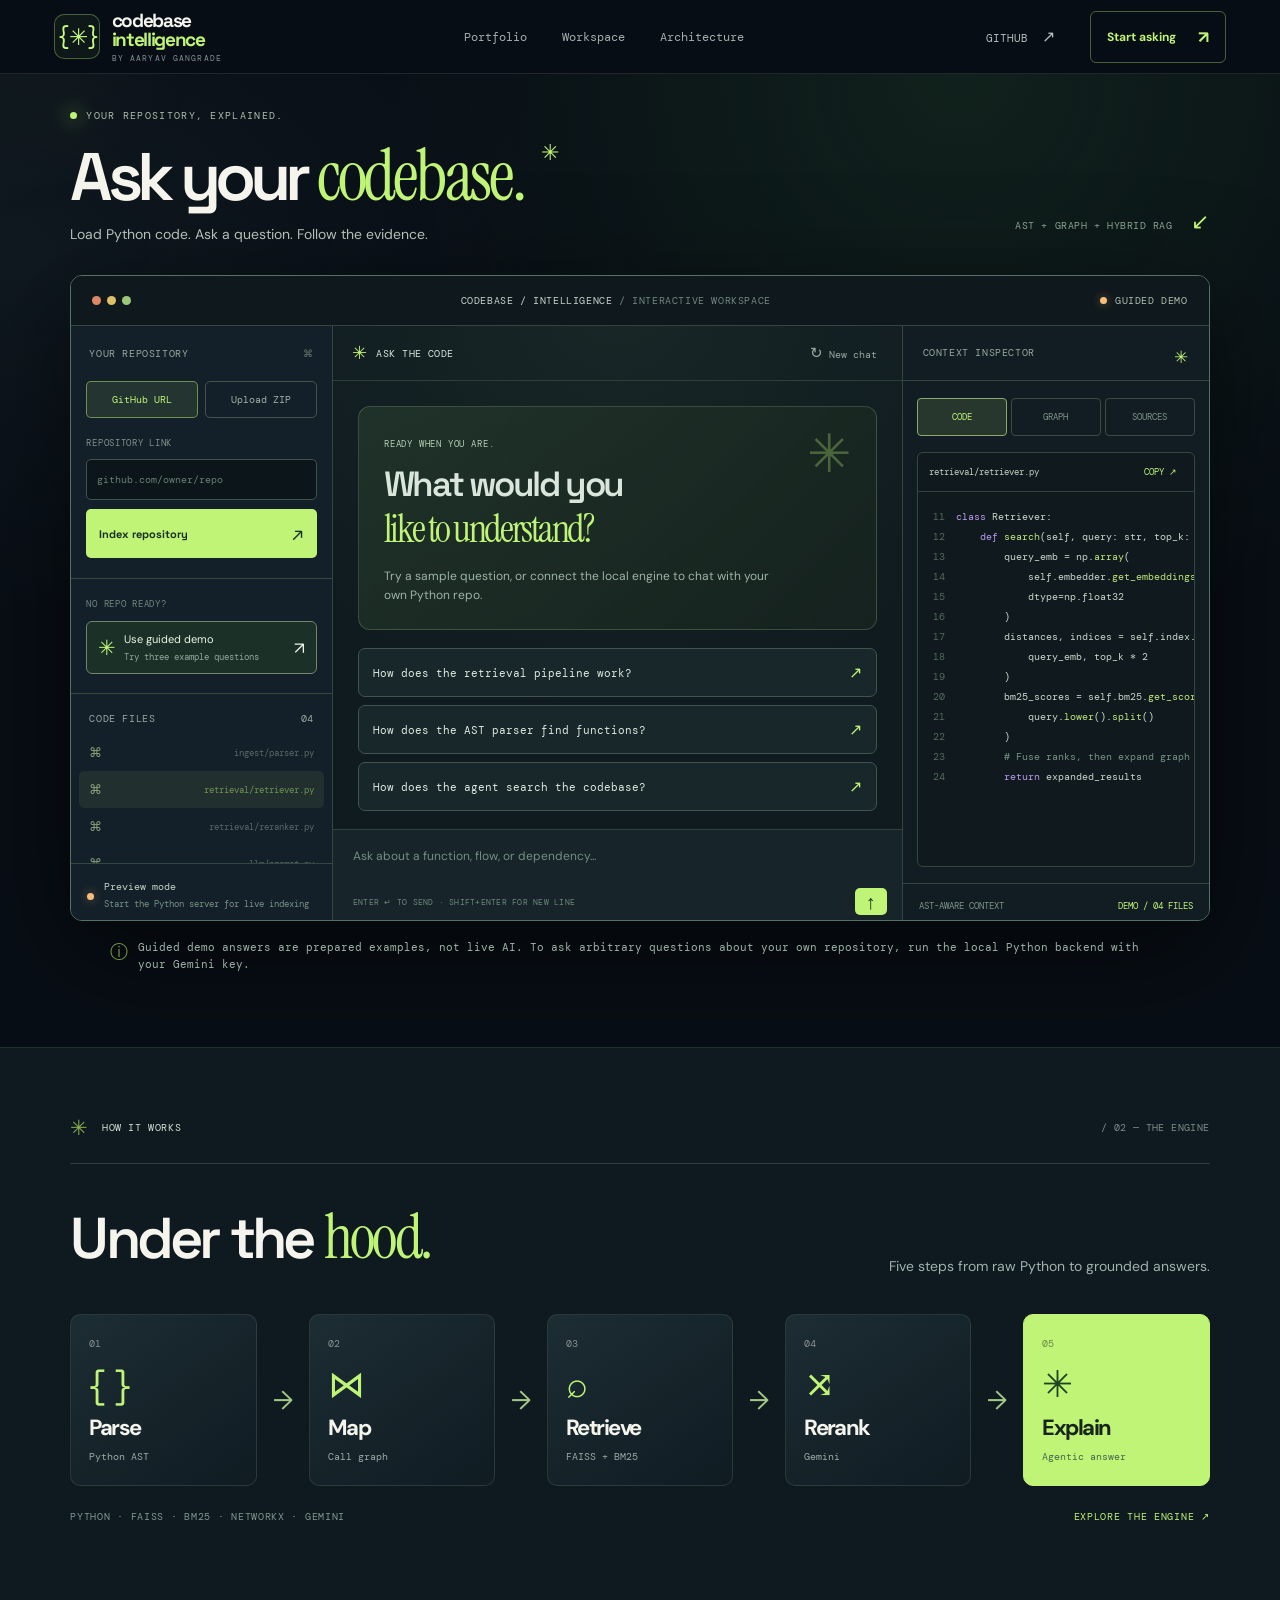
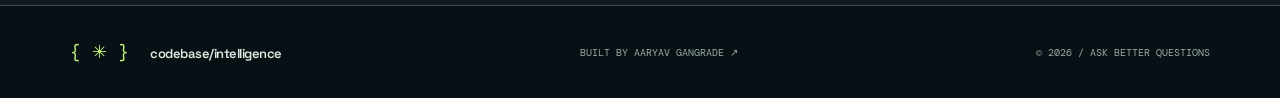
==== projects/codebase-intelligence/index.html @ 2bdeab3d "Publish NSE and Codebase Intelligence project websites and portfolio links" ====
<!doctype html>
<html lang="en">
<head>
  <meta charset="UTF-8" />
  <meta name="viewport" content="width=device-width,initial-scale=1" />
  <meta name="theme-color" content="#080d13" />
  <meta name="description" content="Codebase Intelligence — an AST-aware, graph-augmented AI assistant for understanding Python repositories. Built by Aaryav Gangrade." />
  <meta property="og:title" content="Codebase Intelligence — Know your code." />
  <meta property="og:description" content="Navigate complex Python repositories with AST-aware hybrid search, dependency graph expansion, and agentic reasoning." />
  <title>Codebase Intelligence — Know your code.</title>
  <link rel="icon" href="assets/favicon.svg" type="image/svg+xml" />
  <link rel="preconnect" href="https://fonts.googleapis.com" />
  <link rel="preconnect" href="https://fonts.gstatic.com" crossorigin />
  <link href="https://fonts.googleapis.com/css2?family=DM+Mono:wght@400;500&family=DM+Sans:wght@400;500;600;700&family=Space+Grotesk:wght@400;500;600;700&family=Instrument+Serif:ital@0;1&display=swap" rel="stylesheet" />
  <link rel="stylesheet" href="assets/styles.css" />
  <script src="assets/app.js" defer></script>
</head>
<body>
  <a href="#main" class="skip-link">Skip to content</a>
  <div class="cursor-glow" aria-hidden="true"></div>
  <header class="site-header" id="top">
    <a href="#top" class="brand" aria-label="Codebase Intelligence, home"><span class="brand-glyph">{ <b>✳</b> }</span><span class="brand-type">codebase<span>intelligence</span><small>BY AARYAV GANGRADE</small></span></a>
    <nav class="header-nav" aria-label="Primary navigation"><a href="../../">Portfolio</a><a href="#workspace">Workspace</a><a href="#architecture">Architecture</a></nav>
    <a href="https://github.com/AaryavGangrade/RAG-Codebase" class="header-github" target="_blank" rel="noopener noreferrer">GITHUB <span aria-hidden="true">↗</span></a>
    <a class="header-launch" href="#workspace">Start asking <span aria-hidden="true">↗</span></a>
    <button class="nav-toggle" id="nav-toggle" type="button" aria-expanded="false" aria-controls="mobile-nav" aria-label="Open navigation"><span></span><span></span></button>
  </header>
  <nav class="mobile-nav" id="mobile-nav" aria-label="Mobile navigation" hidden><a href="#workspace">Workspace</a><a href="#architecture">Architecture</a><a href="https://github.com/AaryavGangrade/RAG-Codebase" target="_blank" rel="noopener noreferrer">GitHub ↗</a></nav>

  <main id="main">
    <section class="workspace-section page-section" id="workspace">
      <div class="workspace-intro">
        <div>
          <div class="eyebrow workspace-kicker"><span class="eyebrow-light"></span> YOUR REPOSITORY, EXPLAINED.</div>
          <h1>Ask your <em>codebase.</em><span class="workspace-spark">✳</span></h1>
          <p>Load Python code. Ask a question. Follow the evidence.</p>
        </div>
        <span class="workspace-intro-aside">AST + GRAPH + HYBRID RAG <span>↙</span></span>
      </div>
      <div class="workbench" id="workbench">
        <div class="workbench-topbar"><div class="window-dots"><i></i><i></i><i></i></div><span>CODEBASE / INTELLIGENCE <span class="workbench-ver">/ INTERACTIVE WORKSPACE</span></span><div class="mode-indicator"><span class="mode-led"></span><span id="mode-label">GUIDED DEMO</span></div></div>
        <div class="workbench-body">
          <aside class="workspace-sidebar" aria-label="Repository sources">
            <div class="workspace-sidebar-title"><span>YOUR REPOSITORY</span><span>⌘</span></div>
            <div class="source-tabs" role="group" aria-label="Source type"><button type="button" data-source="github" class="source-tab active">GitHub URL</button><button type="button" data-source="zip" class="source-tab">Upload ZIP</button></div>
            <div class="connect-group" id="github-connect"><label for="repo-url">REPOSITORY LINK</label><input id="repo-url" type="url" placeholder="github.com/owner/repo" autocomplete="url" spellcheck="false"/><button class="connect-button" id="connect-repo" type="button">Index repository <span>↗</span></button></div>
            <div class="connect-group" id="zip-connect" hidden><label for="zip-input">PYTHON PROJECT ARCHIVE</label><label class="upload-zone" id="upload-zone" for="zip-input"><span class="upload-icon">↑</span><strong>Drop a .zip here</strong><span>or choose a file · max 12 MB</span></label><input id="zip-input" type="file" accept=".zip,application/zip" class="sr-only"/><button class="connect-button" id="connect-zip" type="button" disabled>Index ZIP <span>↗</span></button></div>
            <div class="demo-select"><div class="demo-title">NO REPO READY?</div><button class="demo-btn" id="load-demo" type="button"><span class="demo-icon">✳</span><span>Use guided demo<small>Try three example questions</small></span><span>↗</span></button></div>
            <div class="sidebar-files"><div class="sidebar-files-label"><span>CODE FILES</span><span id="file-count">04</span></div><div class="file-list" id="file-list" role="list"></div></div>
            <div class="sidebar-footer"><span class="status-dot" id="api-light"></span><div><b id="api-status">Checking local engine…</b><small id="api-status-info">Guided demo works without setup</small></div></div>
          </aside>
          <div class="workspace-chat">
            <div class="chat-header"><div><span class="chat-header-icon">✳</span><span>ASK THE CODE</span></div><div class="chat-header-actions"><button type="button" id="jump-to-connect" aria-label="Connect a repository">+ <span>Repository</span></button><button type="button" id="reset-chat" aria-label="Start a new conversation">↻ <span>New chat</span></button></div></div>
            <div class="chat-scroll" id="chat-scroll" role="log" aria-label="Conversation" aria-live="polite"><div class="welcome-card"><span class="welcome-spark">✳</span><small>READY WHEN YOU ARE.</small><h3>What would you<br><em>like to understand?</em></h3><p>Try a sample question, or connect the local engine to chat with your own Python repo.</p></div><div class="suggestions" id="suggestions"><button class="suggestion" data-demo-question="How does the retrieval pipeline work?">How does the retrieval pipeline work? <span>↗</span></button><button class="suggestion" data-demo-question="How does the AST parser find functions?">How does the AST parser find functions? <span>↗</span></button><button class="suggestion" data-demo-question="How does the agent search the codebase?">How does the agent search the codebase? <span>↗</span></button></div></div>
            <form class="chat-form" id="chat-form"><label for="chat-input" class="sr-only">Ask your codebase a question</label><textarea id="chat-input" placeholder="Ask about a function, flow, or dependency..." rows="1" maxlength="2000"></textarea><div class="chat-actions"><span>ENTER ↵ TO SEND · SHIFT+ENTER FOR NEW LINE</span><button id="send-query" type="submit" aria-label="Send question">↑</button></div></form>
          </div>
          <aside class="context-panel" aria-label="Context inspector"><div class="context-top"><span>CONTEXT INSPECTOR</span><span>✳</span></div><div class="context-tabs" role="tablist" aria-label="Inspector views"><button type="button" role="tab" aria-selected="true" class="context-tab active" data-panel="code">CODE</button><button type="button" role="tab" aria-selected="false" class="context-tab" data-panel="graph">GRAPH</button><button type="button" role="tab" aria-selected="false" class="context-tab" data-panel="sources">SOURCES</button></div><div class="context-main" id="context-main"><div class="snippet-header"><span id="snippet-file">retrieval/retriever.py</span><button type="button" id="copy-snippet" aria-label="Copy displayed code">COPY ↗</button></div><div class="code-pane" id="code-pane"></div></div><div class="context-bottom"><span>AST-AWARE CONTEXT</span><span id="context-pill">DEMO / 04 FILES</span></div></aside>
        </div>
      </div>
      <p class="workspace-disclaimer"><span>ⓘ</span> Guided demo answers are prepared examples, not live AI. To ask arbitrary questions about your own repository, run the local Python backend with your Gemini key.</p>
    </section>


    <section class="architecture-section page-section" id="architecture">
      <div class="section-top section-top-light"><span class="eyebrow"><span class="section-asterisk">✳</span> HOW IT WORKS</span><span class="section-serial">/ 02 — THE ENGINE</span></div>
      <div class="architecture-intro"><h2>Under the <em>hood.</em></h2><p>Five steps from raw Python to grounded answers.</p></div>
      <div class="pipeline" aria-label="Architecture pipeline with five stages"><div class="pipeline-step"><span class="pipeline-n">01</span><div class="pipeline-symbol">{ }</div><h3>Parse</h3><p>Python AST</p></div><span class="pipeline-arrow">→</span><div class="pipeline-step"><span class="pipeline-n">02</span><div class="pipeline-symbol">⋈</div><h3>Map</h3><p>Call graph</p></div><span class="pipeline-arrow">→</span><div class="pipeline-step"><span class="pipeline-n">03</span><div class="pipeline-symbol">⌕</div><h3>Retrieve</h3><p>FAISS + BM25</p></div><span class="pipeline-arrow">→</span><div class="pipeline-step"><span class="pipeline-n">04</span><div class="pipeline-symbol">⤨</div><h3>Rerank</h3><p>Gemini</p></div><span class="pipeline-arrow">→</span><div class="pipeline-step pipeline-final"><span class="pipeline-n">05</span><div class="pipeline-symbol">✳</div><h3>Explain</h3><p>Agentic answer</p></div></div>
      <div class="architecture-caption"><span>PYTHON · FAISS · BM25 · NETWORKX · GEMINI</span><a href="https://github.com/AaryavGangrade/RAG-Codebase" target="_blank" rel="noopener noreferrer">EXPLORE THE ENGINE ↗</a></div>
    </section>

  </main>
  <footer class="site-footer"><a href="#top" class="footer-brand">{ ✳ } <span>codebase/intelligence</span></a><div>BUILT BY <a href="https://github.com/AaryavGangrade" target="_blank" rel="noopener noreferrer">AARYAV GANGRADE ↗</a></div><span>© <span id="year">2026</span> / ASK BETTER QUESTIONS</span></footer>
  <div class="toast" id="toast" role="status" aria-live="polite"></div>
</body>
</html>
---- projects/codebase-intelligence/assets/styles.css ----
:root{--night:#080e15;--night2:#0d151d;--mid:#14202a;--acid:#bff477;--acid-dark:#a7dd54;--cream:#f5f5ed;--paper:#edece4;--ink:#16221d;--muted:#a6b1b2;--line:#303c3b;--serif:'Instrument Serif',Georgia,serif;--display:'Space Grotesk','DM Sans',Arial,sans-serif;--sans:'DM Sans',Arial,sans-serif;--mono:'DM Mono',monospace;--ease:cubic-bezier(.19,1,.22,1)}
*{box-sizing:border-box}html{scroll-behavior:smooth;scroll-padding-top:86px}body{margin:0;color:var(--cream);background:var(--night);font-family:var(--sans);overflow-x:hidden;-webkit-font-smoothing:antialiased}a{color:inherit;text-decoration:none}button,input,textarea{font:inherit}button{cursor:pointer}button:disabled{cursor:not-allowed;opacity:.55}[hidden]{display:none!important}::selection{color:#0d1410;background:var(--acid)}:focus-visible{outline:2px solid #92c94c;outline-offset:4px}.skip-link{position:absolute;top:-100px;left:20px;padding:13px 20px;background:var(--acid);color:var(--ink);z-index:300}.skip-link:focus{top:12px}.sr-only{position:absolute;width:1px;height:1px;padding:0;margin:-1px;overflow:hidden;clip:rect(0,0,0,0);white-space:nowrap;border:0}.mono{font-family:var(--mono)}.muted{color:#82918e}.cursor-glow{position:fixed;width:480px;height:480px;top:0;left:0;pointer-events:none;border-radius:50%;background:radial-gradient(circle,#beff7f10 0%,transparent 65%);transform:translate(-50%,-50%);z-index:5;opacity:.6;transition:opacity .2s}
.site-header{position:relative;z-index:80;display:flex;align-items:center;gap:35px;padding:0 4.2%;height:88px;border-bottom:1px solid #f5f5ed1b;background:#080e15e9;backdrop-filter:blur(16px)}.brand{display:inline-flex;align-items:center;gap:12px;flex-shrink:0}.brand-glyph{display:grid;place-items:center;height:45px;padding:0 8px;font-family:var(--mono);font-size:23px;letter-spacing:-.14em;border-radius:10px;border:1px solid #bff47755;color:#c6fc83;background:#bff4770c}.brand-glyph b{font-weight:400;animation:logo-turn 20s linear infinite}.brand-type{display:flex;flex-direction:column;font-family:var(--display);font-weight:700;letter-spacing:-.07em;font-size:19px;line-height:1}.brand-type>span{color:var(--acid)}.brand-type small{font-family:var(--mono);font-size:8px;font-weight:400;color:#80928e;letter-spacing:.14em;margin-top:5px}@keyframes logo-turn{to{transform:rotate(360deg)}}.header-nav{display:flex;gap:35px;margin:auto;font:12px var(--mono);color:#a4aeab}.header-nav a,.header-github{transition:color .2s}.header-nav a:hover,.header-github:hover{color:var(--acid)}.header-github{font:11px var(--mono);color:#b2bfbc;white-space:nowrap}.header-github span{font-size:16px;margin-left:7px}.header-launch{display:flex;align-items:center;gap:22px;padding:14px 16px;border:1px solid #bff4775d;border-radius:6px;color:var(--acid);font-size:12px;font-weight:700;white-space:nowrap;transition:background .25s,color .25s}.header-launch:hover{background:var(--acid);color:var(--night)}.header-launch span{font-size:17px}.nav-toggle,.mobile-nav{display:none}
.hero{min-height:785px;position:relative;display:grid;grid-template-columns:52% 48%;padding:80px 4.2% 92px;overflow:hidden;background:radial-gradient(circle at 85% 17%,#19302455,transparent 35%),#080e15}.hero-grid{position:absolute;inset:0;opacity:.16;pointer-events:none;background-image:linear-gradient(#7082822e 1px,transparent 1px),linear-gradient(90deg,#7082822e 1px,transparent 1px);background-size:82px 82px;mask-image:linear-gradient(90deg,transparent 18%,black 100%)}.hero-copy{z-index:2;position:relative;display:flex;flex-direction:column;align-items:flex-start;padding:19px 0 0 2%}.eyebrow{display:flex;align-items:center;gap:13px;font:10px var(--mono);letter-spacing:.06em;color:#d7e2d5}.eyebrow-light{width:7px;height:7px;border-radius:50%;background:var(--acid);box-shadow:0 0 20px var(--acid)}.hero h1{font-family:var(--display);font-size:clamp(68px,7.15vw,128px);line-height:.92;letter-spacing:-.095em;font-weight:600;margin:54px 0 28px;white-space:nowrap}.hero h1 em{font:normal 1.09em var(--serif);letter-spacing:-.055em}.outline-word{color:transparent;-webkit-text-stroke:1.6px #f1f8e2;letter-spacing:-.1em}.h1-dot{color:var(--acid);font-size:.44em;vertical-align:top;margin:7px 0 0 22px;display:inline-block;animation:logo-turn 24s linear infinite}.hero-description{max-width:462px;font-size:17px;line-height:1.7;color:#aab6b5;margin:0}.hero-actions{display:flex;align-items:center;gap:26px;margin-top:31px}.button{display:inline-flex;align-items:center;justify-content:space-between;gap:35px;border-radius:5px;font-family:var(--display);font-weight:700;font-size:13px;transition:background .2s,transform .2s;min-height:55px;padding:0 23px}.button:hover{transform:translateY(-3px)}.button-primary{background:var(--acid);color:#101a12}.button-primary:hover{background:#d5ffa0}.button span{font-size:20px;font-weight:400}.text-link{display:inline-flex;align-items:center;gap:15px;font:11px var(--mono);color:#d1dcd0}.text-link span{font-size:16px}.text-link:hover{color:var(--acid)}.hero-proof{display:flex;align-items:center;gap:12px;color:#97a7a2;font:11px/1.6 var(--mono);margin-top:63px}.hero-proof b{color:var(--acid);font-weight:500}.hero-proof-icon{font-size:27px;color:var(--acid)}.hero-visual{position:relative;z-index:1;min-height:605px;display:flex;align-items:center;justify-content:center}.graph-surface{position:relative;width:min(100%,610px);height:580px;border:1px solid #6c827544;border-radius:15px;background:radial-gradient(circle at 53% 43%,#1b3c3088 0%,transparent 47%),linear-gradient(140deg,#14232b,#0b121c 68%);box-shadow:0 38px 100px #0008,0 0 90px #b5f7770b inset;transform:rotate(3deg)}.surface-head,.surface-bottom{position:absolute;left:24px;right:24px;display:flex;align-items:center;justify-content:space-between;color:#9bafab;font:9px var(--mono);z-index:1;letter-spacing:.04em}.surface-head{top:23px}.surface-head span:first-child{display:flex;align-items:center;gap:8px}.live-ping{height:6px;width:6px;border-radius:50%;display:inline-block;background:var(--acid);box-shadow:0 0 11px var(--acid)}.surface-bottom{bottom:20px}.pulsing-star{color:var(--acid);font-size:20px;animation:logo-turn 16s linear infinite}#hero-graph{position:absolute;inset:27px 10px 10px;width:calc(100% - 20px);height:calc(100% - 37px)}.graph-grid-svg{stroke:#8da99b11;stroke-width:.7}.graph-paths{stroke-width:1.6;stroke-dasharray:7 8;animation:dash 24s linear infinite}@keyframes dash{to{stroke-dashoffset:-300}}.graph-nodes{fill:var(--acid);stroke:#dcffc2;stroke-width:2}.graph-nodes circle{filter:drop-shadow(0 0 8px #bff47755)}.graph-particles{fill:none;stroke:#a9ee8442;stroke-width:1;stroke-dasharray:3 10;transform-origin:311px 227px;animation:spinring 35s linear infinite}@keyframes spinring{to{transform:rotate(360deg)}}.central-node circle{fill:url(#node-gradient);filter:drop-shadow(0 0 25px #baff6b55)}.central-node text{fill:#19321d;font-size:39px}.graph-labels{fill:#c7d8d2;font-family:var(--mono);font-size:11px}.graph-labels .center-caption{fill:var(--acid);font-size:10px}.floating-query{position:absolute;z-index:3;bottom:115px;left:-70px;background:#f0f1e9;border:1px solid #fdfef4;box-shadow:0 26px 50px #0008;border-radius:10px;color:#16241c;display:flex;align-items:center;gap:13px;padding:15px 19px;transform:rotate(-4deg)}.floating-query-icon{font:26px var(--mono);color:#689037}.floating-query div{display:flex;flex-direction:column;gap:7px}.floating-query small{font:9px var(--mono);color:#717d75}.floating-query strong{font:15px var(--display)}.query-spark{font-size:18px;color:#6a9134;margin-left:18px}.floating-chip{position:absolute;z-index:3;display:flex;align-items:center;gap:9px;padding:12px 15px;border:1px solid #5e837256;border-radius:6px;background:#1c3025;color:#effce3;font:10px var(--mono);box-shadow:0 20px 35px #0005}.floating-chip span{font-size:15px;color:var(--acid)}.chip-ast{top:95px;right:-10px;transform:rotate(9deg)}.chip-rag{bottom:74px;right:-13px;transform:rotate(-8deg)}.hero-visual-index{position:absolute;right:6px;bottom:-20px;font:9px var(--mono);color:#85958c;letter-spacing:.1em}.hero-baseline{position:absolute;left:5.3%;right:4.2%;bottom:35px;display:flex;justify-content:space-between;font:10px var(--mono);letter-spacing:.04em;color:#6e8580}.hero-baseline span:last-child span{color:var(--acid);font-size:17px;margin-left:14px}.ticker{height:59px;overflow:hidden;color:#152316;background:var(--acid);display:flex;align-items:center;transform:rotate(-.45deg);margin:-2px -4px;position:relative;z-index:10}.ticker-track{display:flex;width:max-content;animation:marquee 34s linear infinite;white-space:nowrap}.ticker-track>span{flex-shrink:0;font:700 13px var(--display);letter-spacing:.075em}.ticker-track b{font-size:23px;margin:0 34px;vertical-align:middle}@keyframes marquee{to{transform:translateX(-50%)}}
.page-section{padding-left:5.5%;padding-right:5.5%}.intro-section{background:var(--cream);color:var(--ink);padding-top:114px;padding-bottom:125px}.section-top{display:flex;align-items:center;justify-content:space-between;font:10px var(--mono);border-bottom:1px solid #26372b30;padding-bottom:22px}.dark-eyebrow{color:#243b2c}.section-asterisk{font-family:var(--display);font-size:21px;color:#87ac4e}.section-serial{letter-spacing:.04em;color:#738077}.intro-layout{display:grid;grid-template-columns:1.6fr .66fr;gap:75px;align-items:end;margin:60px 0 67px}.intro-layout h2,.architecture-intro h2,.workspace-intro h2,.closer-section h2{font-family:var(--display);font-weight:600;font-size:clamp(52px,6vw,96px);line-height:1.05;letter-spacing:-.082em;margin:0}.intro-layout h2 em,.architecture-intro h2 em,.workspace-intro h2 em,.closer-section h2 em{font:normal 1.08em var(--serif);letter-spacing:-.045em}.intro-layout h2 span{color:#86aa50}.intro-layout>p{font-size:16px;line-height:1.8;color:#64716b;margin:0 0 8px;max-width:350px}.features-grid{display:grid;grid-template-columns:1.16fr 1fr 1fr;gap:15px}.feature{display:flex;flex-direction:column;justify-content:space-between;min-height:490px;padding:26px;background:#e3e6dc;border:1px solid #bbc5b64b;border-radius:13px;overflow:hidden;position:relative;transition:transform .3s var(--ease),box-shadow .3s}.feature:hover{transform:translateY(-7px);box-shadow:0 22px 60px #1b3b1a19}.feature-primary{background:#1a2b23;color:#f4f6e8;border-color:#294e36}.feature-secondary{background:#e2e8d4}.feature-tertiary{background:#ebe7df}.feature-top{display:flex;justify-content:space-between;font:10px var(--mono);letter-spacing:.04em;opacity:.72}.feature-top span:last-child{font-size:20px}.feature-bottom{position:relative;z-index:2}.feature h3{font-family:var(--display);font-weight:600;font-size:clamp(24px,2vw,34px);letter-spacing:-.055em;line-height:1.1;margin:0 0 17px}.feature p{font:14px/1.7 var(--sans);opacity:.72;max-width:360px;margin:0}.ast-visual{position:relative;margin:32px 0;background:#0c1612;border:1px solid #3b634b;border-radius:9px;overflow:hidden;box-shadow:0 17px 40px #0005;transform:rotate(-3deg)}.ast-row{height:40px;border-bottom:1px solid #4f705240;display:flex;align-items:center;gap:9px;padding:0 15px;font:10px var(--mono);color:#e8eddc}.ast-row b{font-weight:500;color:#b6f477}.ast-dim{opacity:.4}.ast-mark{margin-left:auto;color:#b8ec75}.ast-code{padding:20px 14px;font:11px/2.2 var(--mono);white-space:nowrap;overflow:hidden;color:#c6d8c4}.ast-code i{font-style:normal;margin-right:12px;color:#55705e}.token-purple{color:#cdb1ff}.token-green{color:#b6f477}.token-cyan{color:#80d7d4}.ast-tree{display:flex;align-items:center;justify-content:center;gap:6px;border-top:1px solid #53704d3f;padding:11px 4px;color:#acbfac;font:8px var(--mono)}.ast-tree span:not(.tree-line){border:1px solid #58795b;border-radius:3px;padding:4px}.tree-line{width:16px;height:1px;background:#617a5b}.ranking-visual{display:flex;flex-direction:column;gap:22px;margin:60px 0 50px}.ranking-visual>div{display:grid;grid-template-columns:28px 55px 1fr;align-items:center;gap:12px;font:11px var(--mono)}.ranking-visual>div b{font-size:10px;color:#9caaa0}.ranking-visual>div i{height:10px;border-radius:4px;background:linear-gradient(to right,#8cae62 var(--fill),#c2c9b7 var(--fill));box-shadow:inset 0 0 0 1px #738d5b22}.ranking-note{align-self:flex-end;font:10px/1.8 var(--mono);color:#607361;border-left:1px solid #9da9a0;padding-left:14px}.agent-visual{height:220px;position:relative;display:grid;align-content:center;gap:21px}.agent-question{position:relative;z-index:2;padding:17px 10px;border-radius:9px;background:#fbfbf6;box-shadow:0 9px 25px #1f26251b;color:#516756;font:12px var(--mono);text-align:center;transform:rotate(-3deg)}.agent-wire{font:9px var(--mono);display:flex;justify-content:center;align-items:center;gap:10px;color:#6c8371}.agent-wire span:nth-child(even){font-size:17px;color:#67913e}.agent-orbit{width:120px;height:120px;border:1px dashed #a3b49b;position:absolute;right:-45px;top:-30px;border-radius:50%}.agent-orbit>span{font-size:38px;color:#9eae8e;position:absolute;left:32%;top:28%;animation:logo-turn 19s linear infinite}.agent-orbit i{position:absolute;left:0;top:40%;background:#a8c17e;width:8px;height:8px;border-radius:50%}
.architecture-section{padding-top:100px;padding-bottom:120px;background:#101a21;color:var(--cream);position:relative}.section-top-light{border-bottom-color:#d9ead72b}.section-top-light .section-serial{color:#7c8d88}.architecture-intro{display:flex;align-items:flex-end;justify-content:space-between;gap:80px;margin:70px 0 90px}.architecture-intro h2 em{color:var(--acid)}.architecture-intro p{font-size:15px;line-height:1.7;color:#a1b2ae;max-width:350px;margin:0}.pipeline{display:grid;grid-template-columns:1fr auto 1fr auto 1fr auto 1fr auto 1fr;gap:16px;align-items:stretch}.pipeline-step{min-height:237px;position:relative;border:1px solid #40504780;border-radius:10px;background:linear-gradient(145deg,#1c2d33,#101b22);padding:22px 18px;display:flex;flex-direction:column;align-items:flex-start;transition:transform .3s}.pipeline-step:hover{transform:translateY(-6px)}.pipeline-final{background:#bff477;color:#17241a;border-color:var(--acid)}.pipeline-n{font:10px var(--mono);opacity:.5}.pipeline-symbol{font:45px var(--display);line-height:1;margin:auto 0 28px;color:var(--acid)}.pipeline-final .pipeline-symbol{color:#1d4420}.pipeline-step h3{font-size:22px;letter-spacing:-.07em;margin:0}.pipeline-step p{font:10px var(--mono);color:#99aba5;margin:8px 0 0}.pipeline-final p{color:#48674b}.pipeline-arrow{align-self:center;font-size:26px;color:#a5c785}.architecture-caption{display:flex;justify-content:space-between;gap:20px;flex-wrap:wrap;margin-top:25px;font:10px var(--mono);color:#82988d;letter-spacing:.07em}.architecture-caption a{color:var(--acid)}
.workspace-section{padding-top:110px;padding-bottom:125px;color:#1a2b21;background:#eeefe8}.workspace-intro{display:flex;align-items:end;justify-content:space-between;gap:30px;margin:65px 0 55px}.workspace-intro h2 em{color:#759b44}.workspace-intro p{font-size:16px;line-height:1.7;color:#627369;max-width:480px;margin:22px 0 0}.workspace-note{display:flex;align-items:center;gap:16px;white-space:nowrap;font:11px/1.7 var(--mono);color:#637365;padding-bottom:9px}.note-orb{border:1px solid #9cbd72;color:#7fa450;border-radius:50%;font-size:32px;width:67px;height:67px;display:grid;place-items:center}.workbench{border:1px solid #778a7b;border-radius:13px;background:#111c22;overflow:hidden;box-shadow:0 30px 70px #0b2a2229,0 2px 0 #fff7 inset;color:#dae6dc}.workbench-topbar{height:50px;display:flex;justify-content:space-between;align-items:center;border-bottom:1px solid #324541;background:#0f181d;padding:0 21px;font:10px var(--mono);letter-spacing:.06em;color:#c8d3cc}.window-dots{display:flex;gap:6px}.window-dots i{width:9px;height:9px;background:#415450;border-radius:50%}.window-dots i:first-child{background:#dd8767}.window-dots i:nth-child(2){background:#dfbf67}.window-dots i:last-child{background:#9bc878}.workbench-ver{color:#718780}.mode-indicator{display:flex;align-items:center;gap:8px;color:#aebfae}.mode-led,.status-dot{height:7px;width:7px;border-radius:50%;background:#f5be79;box-shadow:0 0 10px #f5be7970;display:inline-block;flex-shrink:0}.mode-led.online,.status-dot.online{background:var(--acid);box-shadow:0 0 10px #bff47766}.workbench-body{display:grid;grid-template-columns:minmax(210px,25%) minmax(360px,1fr) minmax(255px,28%);height:640px}.workspace-sidebar{display:flex;flex-direction:column;border-right:1px solid #34463f;overflow:hidden;background:#142029}.workspace-sidebar-title,.sidebar-files-label,.context-top{display:flex;justify-content:space-between;font:10px var(--mono);letter-spacing:.06em;padding:21px 18px;color:#95a89f}.workspace-sidebar-title span:last-child{color:#63786d}.source-tabs{display:flex;gap:7px;padding:0 15px}.source-tab{flex:1;background:transparent;border:1px solid #42544c;border-radius:5px;color:#9fb3a7;padding:11px 4px;font:10px var(--mono);white-space:nowrap}.source-tab.active{background:#bff47718;color:var(--acid);border-color:#bff4777c}.connect-group{padding:19px 15px 20px;border-bottom:1px solid #334841}.connect-group>label:first-child{display:block;font:9px var(--mono);letter-spacing:.08em;color:#7d9389;margin-bottom:10px}.connect-group input[type=url]{width:100%;min-width:0;border:1px solid #3e5349;background:#0b151a;color:#e8f7e6;padding:13px 10px;border-radius:5px;font:10px var(--mono);outline:none}.connect-group input[type=url]:focus{border-color:var(--acid)}.connect-group input::placeholder{color:#687f73}.connect-button{display:flex;align-items:center;justify-content:space-between;width:100%;background:#bff477;color:#1a2f20;border:0;border-radius:5px;padding:12px 13px;font:700 11px var(--display);margin-top:9px}.connect-button:hover:enabled{background:#d6ffa7}.connect-button span{font-size:19px;font-weight:400}.upload-zone{display:flex!important;align-items:center;flex-direction:column;justify-content:center;text-align:center;gap:7px;border:1px dashed #708575;border-radius:6px;min-height:108px;padding:10px;cursor:pointer;color:#bed1c3!important}.upload-zone.dragging{background:#bff47711;border-color:var(--acid)}.upload-zone .upload-icon{font-size:21px;color:var(--acid)}.upload-zone strong{font-size:11px}.upload-zone>span:last-child{font-size:9px;color:#8ca296}.demo-select{padding:19px 15px;border-bottom:1px solid #334841}.demo-title{font:9px var(--mono);letter-spacing:.08em;color:#708980;margin-bottom:11px}.demo-btn{width:100%;border:1px solid #71866b;border-radius:6px;background:#1b3027;display:flex;align-items:center;text-align:left;padding:10px 11px;gap:8px;color:#ecf5e7;font-size:11px}.demo-btn>span:nth-child(2){flex:1}.demo-btn small{display:block;font:9px var(--mono);color:#8faa9c;margin-top:5px}.demo-icon{font-size:21px;color:var(--acid)}.demo-btn>span:last-child{font-size:17px}.sidebar-files{display:flex;flex-direction:column;flex:1;min-height:0;overflow:hidden}.sidebar-files-label{padding-top:18px;padding-bottom:9px}.file-list{overflow:auto;padding:0 8px 18px}.file-entry{display:flex;align-items:center;gap:9px;width:100%;padding:10px;border:0;border-radius:5px;text-align:left;background:transparent;color:#9caea4;font:10px var(--mono);word-break:break-all}.file-entry:hover,.file-entry.active{background:#bff47712;color:#bff477}.file-entry span:first-child{font-size:13px;color:#8da37a}.file-entry span:last-child{font-size:9px;margin-left:auto;opacity:.5}.sidebar-footer{display:flex;gap:10px;align-items:center;border-top:1px solid #334841;padding:16px;min-height:65px}.sidebar-footer b,.sidebar-footer small{display:block}.sidebar-footer b{font:10px var(--mono);color:#c5d3c7}.sidebar-footer small{font:9px var(--mono);line-height:1.5;color:#789184;margin-top:5px}.workspace-chat{display:flex;flex-direction:column;min-width:0;background:radial-gradient(circle at 50% -5%,#23382f66,transparent 60%),#101b20}.chat-header{display:flex;justify-content:space-between;align-items:center;border-bottom:1px solid #304039;padding:0 19px;height:55px;font:10px var(--mono);letter-spacing:.045em}.chat-header>div{display:flex;align-items:center;gap:9px}.chat-header-icon{font-size:18px;color:var(--acid)}.chat-header button{border:0;color:#94a99d;background:transparent;font:10px var(--mono)}.chat-header button:hover{color:var(--acid)}.chat-header button:first-letter{font-size:15px}.chat-scroll{padding:25px 25px 18px;flex:1;min-height:0;overflow:auto;scroll-behavior:smooth}.welcome-card{border:1px solid #b3d39b38;background:linear-gradient(135deg,#263c2caa,#16221f);border-radius:12px;padding:24px 25px;position:relative;overflow:hidden}.welcome-spark{position:absolute;right:25px;top:12px;font-size:53px;color:#bff4774d;animation:logo-turn 22s linear infinite}.welcome-card small{font:9px var(--mono);color:#b6cfb5;letter-spacing:.09em}.welcome-card h3{font:600 35px/1.1 var(--display);letter-spacing:-.07em;margin:13px 0}.welcome-card h3 em{font:normal 1.1em var(--serif);color:var(--acid)}.welcome-card p{font-size:12px;line-height:1.6;color:#9db4a6;max-width:410px;margin:0}.suggestions{display:grid;gap:8px;margin-top:18px}.suggestion{display:flex;align-items:center;justify-content:space-between;text-align:left;gap:10px;border:1px solid #40544b;border-radius:7px;background:#17272a;color:#dce9df;padding:13px 14px;font:11px var(--mono);transition:background .2s,border-color .2s}.suggestion:hover{background:#20392f;border-color:#96ce6b}.suggestion span{color:var(--acid);font-size:16px}.message{margin-bottom:24px;display:flex;flex-direction:column;gap:7px;max-width:100%}.message-head{font:9px var(--mono);color:#91a59a;letter-spacing:.08em;display:flex;align-items:center;gap:9px}.message-head .msg-dot{width:7px;height:7px;background:var(--acid);border-radius:50%}.message.user{align-items:flex-end}.message.user .message-head{justify-content:flex-end}.message.user .message-body{background:#253a30;border-color:#4f6d52;max-width:83%}.message-body{border-radius:10px;border:1px solid #375046;background:#16262a;padding:13px 15px;color:#d1e4d5;font:12px/1.7 var(--sans);white-space:pre-wrap;overflow-wrap:anywhere}.message-body p{margin:0 0 10px}.message-body p:last-child{margin-bottom:0}.message .message-source{color:#96c675;font:10px var(--mono);cursor:pointer;text-decoration:underline;text-underline-offset:3px}.chat-form{border-top:1px solid #31443a;position:relative;margin:0;background:#17252a;display:flex;flex-direction:column}.chat-form textarea{width:100%;resize:none;max-height:105px;min-height:53px;background:transparent;border:0;outline:0;color:#eff8ee;font:12px/1.5 var(--sans);padding:17px 20px 3px}.chat-form textarea::placeholder{color:#748f81}.chat-actions{display:flex;align-items:center;justify-content:space-between;padding:5px 15px 13px 20px;color:#6e877c;font:8px var(--mono);letter-spacing:.03em}.chat-actions button{border:0;display:grid;place-items:center;border-radius:5px;background:var(--acid);height:27px;width:32px;color:#18321d;font-size:20px}.chat-actions button:hover{background:#d3ffa3}.context-panel{display:flex;flex-direction:column;overflow:hidden;border-left:1px solid #34463f;background:#121d23}.context-top{padding:20px;height:55px;border-bottom:1px solid #34463f}.context-top span:last-child{color:var(--acid);font-size:17px}.context-tabs{display:grid;grid-template-columns:repeat(3,1fr);margin:17px 14px 0;gap:4px}.context-tab{padding:12px 2px;border:1px solid #3b4b44;border-radius:4px;background:transparent;color:#7c9285;font:9px var(--mono)}.context-tab.active{background:#bff4771e;color:var(--acid);border-color:#8aaa6d}.context-main{margin:16px 14px;flex:1;min-height:0;overflow:auto;background:#10191e;border:1px solid #34483f;border-radius:6px}.snippet-header{display:flex;justify-content:space-between;align-items:center;gap:8px;border-bottom:1px solid #30423a;padding:12px 11px;font:9px var(--mono);color:#c2d2c0}.snippet-header span{overflow:hidden;text-overflow:ellipsis;white-space:nowrap}.snippet-header button{border:0;background:transparent;color:var(--acid);font:9px var(--mono);white-space:nowrap}.code-pane{padding:15px 8px 20px;overflow:auto;font:10px/2 var(--mono);color:#c7d8c9;white-space:pre}.code-line{display:flex;white-space:pre}.line-number{display:inline-block;flex:none;width:30px;text-align:right;padding-right:11px;color:#52695c;user-select:none}.code-content{display:inline-block;white-space:pre}.kw{color:#ba9aef}.fn{color:#bfe87d}.str{color:#e9bd89}.comment{color:#759483}.graph-inspector{display:grid;place-items:center;min-height:340px;position:relative}.graph-inspector svg{width:100%;height:auto}.graph-inspector path{stroke:#6d9c6e;fill:none;stroke-width:1.5}.graph-inspector circle{fill:#bff477}.graph-inspector circle.center{fill:#264d2e;stroke:#bff477;stroke-width:2}.graph-inspector text{font:10px var(--mono);fill:#b2c5af}.graph-inspector .graph-hint{color:#71877a;font:10px/1.5 var(--mono);text-align:center;padding:8px 15px}.source-list{padding:14px;display:flex;flex-direction:column;gap:8px}.source-entry{padding:12px;background:#1d2d2a;border:1px solid #41564b;border-radius:5px;text-align:left;color:#c7d8ca;display:flex;flex-direction:column;gap:6px;font:10px var(--mono);word-break:break-all}.source-entry span{color:#789c75}.source-entry:hover{border-color:#9cca80}.context-bottom{border-top:1px solid #34463f;padding:16px;display:flex;justify-content:space-between;gap:5px;font:9px var(--mono);color:#7d9387}.context-bottom span:last-child{color:#bff477}.workspace-disclaimer{display:flex;gap:10px;align-items:flex-start;color:#667468;font:11px/1.65 var(--mono);max-width:1030px;margin:25px auto 0}.workspace-disclaimer span{font-size:18px;color:#769d49}.workspace-disclaimer strong{color:#334f38}.toast{position:fixed;bottom:22px;left:50%;transform:translate(-50%,120px);transition:transform .25s;z-index:200;background:#bff477;color:#1c2b1f;border-radius:6px;padding:13px 19px;box-shadow:0 16px 40px #0007;font:11px var(--mono);pointer-events:none}.toast.shown{transform:translate(-50%,0)}
.closer-section{min-height:630px;padding:115px 5.5% 100px;background:#0c171e;position:relative;overflow:hidden;display:flex;align-items:flex-start;flex-direction:column}.closer-noise{position:absolute;inset:0;background:radial-gradient(circle at 80% 40%,#295e3b9c,transparent 42%);pointer-events:none}.closer-overline{position:relative;font:10px var(--mono);color:#a6c698;letter-spacing:.13em;margin-bottom:48px}.closer-section h2{position:relative;font-size:clamp(66px,8.3vw,140px)}.closer-section h2 em{color:var(--acid)}.closer-actions{display:flex;align-items:center;gap:32px;margin-top:43px;position:relative}.closer-source{font:11px var(--mono);color:#b5cbb9}.closer-source:hover{color:var(--acid)}.closer-flower{position:absolute;right:8%;bottom:10%;font-size:clamp(190px,28vw,450px);color:#bff47708;line-height:1;animation:logo-turn 36s linear infinite}.site-footer{min-height:93px;display:flex;align-items:center;justify-content:space-between;gap:22px;padding:18px 5.5%;border-top:1px solid #3c5042;color:#99ada1;font:10px var(--mono);background:#0a1217}.footer-brand{font-size:18px;color:var(--acid)}.footer-brand span{font:600 13px var(--display);letter-spacing:-.04em;margin-left:10px;color:#deebde}.site-footer a:hover{color:var(--acid)}
@media(min-width:1500px){.hero{padding-left:max(5%,calc((100vw - 1600px)/2));padding-right:max(5%,calc((100vw - 1600px)/2))}.page-section{padding-left:max(5.5%,calc((100vw - 1600px)/2));padding-right:max(5.5%,calc((100vw - 1600px)/2))}}
@media(max-width:1250px){.hero{grid-template-columns:53% 47%;padding-top:80px}.hero h1{font-size:clamp(65px,7.4vw,100px)}.hero-visual{min-height:525px}.graph-surface{height:510px}.floating-query{left:-45px}.features-grid{grid-template-columns:repeat(3,minmax(0,1fr))}.feature{padding:21px}.workbench-body{grid-template-columns:230px minmax(350px,1fr)}.context-panel{display:none}.workbench{max-width:100%}.pipeline{gap:9px}.pipeline-step{padding:18px 11px;min-height:205px}.pipeline-step h3{font-size:19px}.pipeline-arrow{font-size:18px}}
@media(max-width:950px){.site-header{height:75px;padding:0 4%}.header-nav,.header-github{display:none}.header-launch{margin-left:auto}.hero{grid-template-columns:1fr;padding:72px 5% 100px}.hero-copy{max-width:750px}.hero h1{font-size:clamp(70px,10vw,130px);margin-top:43px}.hero-visual{margin:60px auto 0;width:min(690px,85%);min-height:565px}.graph-surface{height:550px}.floating-query{left:-48px}.hero-baseline{bottom:35px}.intro-layout{gap:35px;grid-template-columns:1fr}.intro-layout>p{max-width:550px}.features-grid{grid-template-columns:1fr 1fr}.feature-tertiary{grid-column:1/-1;min-height:300px}.feature-tertiary .agent-visual{width:50%;position:absolute;right:5%;top:60px}.feature-tertiary .feature-bottom{width:47%;margin-top:auto}.architecture-intro{display:block}.architecture-intro p{margin:24px 0 0}.pipeline{grid-template-columns:repeat(5,1fr);gap:9px}.pipeline-arrow{display:none}.pipeline-step{min-height:200px}.workspace-note{display:none}.workbench-body{height:650px}}
@media(max-width:650px){html{scroll-padding-top:67px}.site-header{height:67px}.brand-glyph{font-size:19px;height:38px}.brand-type{font-size:16px}.header-launch{display:none}.nav-toggle{display:flex;flex-direction:column;justify-content:center;gap:5px;margin-left:auto;border:1px solid #77916a;padding:10px;background:#1b3023;border-radius:5px;height:37px;width:43px}.nav-toggle span{display:block;height:1.5px;width:20px;background:var(--acid)}.mobile-nav:not([hidden]){display:flex;position:absolute;z-index:81;top:67px;width:100%;flex-direction:column;gap:0;background:#101d20;padding:15px 5%;box-shadow:0 15px 30px #0007}.mobile-nav a{padding:14px 5px;border-bottom:1px solid #344539;font:13px var(--mono)}.hero{padding:50px 5% 90px;min-height:0}.hero-copy{padding:0}.hero-eyebrow{font-size:8px;gap:8px}.hero h1{font-size:clamp(58px,13.3vw,90px);margin:42px 0 26px}.h1-dot{margin-left:10px}.hero-description{font-size:15px}.hero-actions{gap:15px;flex-wrap:wrap}.button{min-height:50px;padding:0 16px;font-size:12px;gap:18px}.text-link{font-size:10px}.hero-proof{margin-top:42px}.hero-visual{min-height:340px;width:91%;margin:45px auto 0}.graph-surface{height:340px;border-radius:9px}#hero-graph{inset:17px 0 0;width:100%;height:calc(100% - 25px)}.surface-head,.surface-bottom{font-size:7px;left:12px;right:12px}.surface-head{top:11px}.surface-bottom{bottom:11px}.floating-query{left:-20px;bottom:57px;padding:9px 12px;gap:7px}.floating-query-icon{font-size:18px}.floating-query strong{font-size:10px}.floating-query small{font-size:7px}.query-spark{font-size:10px;margin-left:2px}.floating-chip{font-size:8px;padding:7px;right:-13px}.chip-ast{top:45px}.chip-rag{bottom:30px}.hero-visual-index{font-size:7px;bottom:-21px}.hero-baseline{bottom:25px;font-size:8px}.ticker{height:47px}.ticker-track>span{font-size:11px}.ticker-track b{font-size:16px;margin:0 20px}.page-section{padding-left:5%;padding-right:5%}.intro-section,.architecture-section,.workspace-section{padding-top:74px;padding-bottom:78px}.section-top{font-size:8px}.eyebrow{font-size:9px}.section-serial{font-size:8px}.intro-layout{margin:45px 0 35px}.intro-layout h2,.architecture-intro h2,.workspace-intro h2{font-size:clamp(48px,10.5vw,77px)}.intro-layout>p{font-size:14px}.features-grid{grid-template-columns:1fr;gap:12px}.feature{min-height:420px}.feature-tertiary{grid-column:auto;min-height:390px}.feature-tertiary .agent-visual{position:relative;top:auto;right:auto;width:100%}.feature-tertiary .feature-bottom{width:100%}.architecture-intro{margin:45px 0}.architecture-intro p{font-size:13px}.pipeline{display:grid;grid-template-columns:repeat(2,minmax(0,1fr));gap:10px}.pipeline-step{min-height:155px}.pipeline-step:last-child{grid-column:1/-1;min-height:140px}.pipeline-symbol{font-size:32px;margin:15px 0 auto}.pipeline-step h3{font-size:19px}.architecture-caption{line-height:1.7}.workspace-intro{margin:43px 0 35px}.workspace-intro p{font-size:14px}.workbench-topbar{height:43px;padding:0 10px;font-size:8px}.workbench-ver{display:none}.workbench-body{display:flex;flex-direction:column;height:auto}.workspace-sidebar{border-right:0;border-bottom:1px solid #34463f;max-height:none}.workspace-sidebar-title{padding:14px}.source-tabs{padding:0 12px}.connect-group{padding:12px}.demo-select{padding:12px}.sidebar-files{display:none}.sidebar-footer{padding:10px 13px;min-height:51px}.workspace-chat{height:570px}.chat-scroll{padding:16px 12px;max-height:466px}.welcome-card{padding:20px}.welcome-card h3{font-size:31px}.chat-actions{font-size:7px}.workspace-disclaimer{font-size:10px}.closer-section{min-height:480px;padding:80px 5%}.closer-section h2{font-size:clamp(55px,11vw,90px)}.closer-actions{flex-wrap:wrap;gap:24px}.site-footer{flex-direction:column;align-items:flex-start;padding:30px 5%}.cursor-glow{display:none}}
@media(prefers-reduced-motion:reduce){html{scroll-behavior:auto}*,*::before,*::after{animation-duration:.01ms!important;animation-iteration-count:1!important;transition-duration:.01ms!important}.cursor-glow{display:none}}


/* v2 · workspace-first — make the actual chat product the landing experience. */
.site-header{position:sticky;top:0;z-index:80;height:74px;background:#080e15f7}
.header-nav{margin-left:auto}
.header-launch{margin-left:0}
.workspace-section{position:relative;color:var(--cream);background:radial-gradient(ellipse at 75% 0%,#22472a55,transparent 42%),radial-gradient(ellipse at 0% 18%,#263a4040,transparent 32%),var(--night);padding-top:35px;padding-bottom:74px;min-height:calc(100svh - 74px)}
.workspace-intro{display:flex;align-items:end;justify-content:space-between;gap:24px;margin:0 0 30px}
.workspace-intro h1{font:600 clamp(44px,5.25vw,80px)/1.03 var(--display);letter-spacing:-.085em;margin:17px 0 12px;color:var(--cream)}
.workspace-intro h1 em{font:400 1.075em/1 var(--serif);letter-spacing:-.045em;color:var(--acid)}
.workspace-kicker{display:flex;gap:9px;align-items:center;font:10px var(--mono);letter-spacing:.13em;color:#adbdac}
.workspace-spark{font:400 .32em var(--display);color:var(--acid);vertical-align:top;margin-left:17px;display:inline-block;animation:slow-rotate 25s linear infinite}
@keyframes slow-rotate{to{transform:rotate(360deg)}}
.workspace-intro p{margin:0;color:#b2c0b6;font:14px/1.5 var(--sans);max-width:none}
.workspace-intro-aside{font:10px/1.5 var(--mono);letter-spacing:.055em;color:#88a18f;text-align:right;padding-bottom:7px;white-space:nowrap}
.workspace-intro-aside span{display:inline-block;margin-left:12px;font-size:22px;color:var(--acid)}
.workbench{border:1px solid #557065;border-radius:12px;box-shadow:0 30px 110px #0008,0 1px 0 #ffffff08 inset}
.workbench-body{height:clamp(530px,66vh,750px);grid-template-columns:minmax(210px,23%) minmax(360px,1fr) minmax(235px,27%)}
.chat-header-actions{display:flex;align-items:center;gap:8px}
.chat-header-actions button{white-space:nowrap}
#jump-to-connect{display:none}
.workspace-disclaimer{color:#9fb2a5;max-width:1060px;margin:18px auto 0;font-size:11px;line-height:1.55}
.workspace-disclaimer strong{color:#d7e5db}
.architecture-section{background:#0e1920;border-top:1px solid #bff4771c;padding-top:66px;padding-bottom:82px}
.architecture-intro{align-items:end;margin:32px 0 37px}
.architecture-intro h2{font-size:clamp(39px,4.5vw,61px);line-height:1.05;letter-spacing:-.065em}
.architecture-intro p{font-size:14px;max-width:360px;line-height:1.6;color:#a2b2aa}
.pipeline-step{min-height:166px}
.architecture-caption{margin-top:24px}
.site-footer{padding-top:31px;padding-bottom:31px;background:#081016}
@media(max-width:1100px){.workbench-body{grid-template-columns:minmax(185px,24%) minmax(290px,1fr) minmax(200px,26%)}.workspace-intro-aside{display:none}}
@media(max-width:950px){.site-header{height:70px}.workspace-section{padding-top:35px}.workbench-body{height:610px;grid-template-columns:190px minmax(270px,1fr) minmax(180px,25%)}.architecture-intro h2{font-size:49px}}
@media(max-width:760px){.workbench-body{display:flex;flex-direction:column;height:auto}.workspace-chat{order:1;height: min(66svh,560px);min-height:460px;border-bottom:1px solid #34463f}.workspace-sidebar{order:2;border-right:0;border-bottom:1px solid #34463f}.context-panel{order:3;min-height:320px}.sidebar-files{display:none}.workspace-sidebar-title{padding:13px 15px 8px}.source-tabs{padding:0 14px}.connect-group{padding:13px 14px}.demo-select{padding:13px 14px}.sidebar-footer{padding:13px 14px;min-height:45px}.workbench-topbar{height:43px;font-size:8px;padding:0 12px}.workbench-ver{display:none}.workspace-intro h1{font-size:clamp(43px,8.6vw,67px)}.workspace-intro p{font-size:13px}.architecture-section{padding-top:51px;padding-bottom:64px}.architecture-intro{margin:30px 0}.architecture-intro h2{font-size:clamp(39px,8vw,55px)}.pipeline{grid-template-columns:repeat(2,minmax(0,1fr));gap:10px}.pipeline-arrow{display:none}.pipeline-step{min-height:136px}.pipeline-step:last-child{grid-column:1/-1;min-height:128px}#jump-to-connect{display:inline-flex;align-items:center;gap:3px}}
@media(max-width:650px){.site-header{height:65px}.mobile-nav:not([hidden]){top:65px}.workspace-section{padding-top:30px;padding-bottom:55px}.workspace-intro{margin-bottom:24px}.workspace-kicker{font-size:8px}.workspace-intro h1{font-size:clamp(42px,10.7vw,65px);margin:15px 0 12px}.workspace-spark{margin-left:7px}.workspace-intro p{font-size:12px}.workspace-chat{height:min(70svh,560px);min-height:460px}.workbench{border-radius:10px}.architecture-intro p{font-size:12px;margin-top:16px}.architecture-caption{flex-wrap:wrap;gap:10px;line-height:1.7}.workspace-disclaimer{font-size:10px}.chat-header-actions{gap:4px}}
@media(prefers-reduced-motion:reduce){.workspace-spark{animation:none}}
.message-source{display:inline-flex;align-self:flex-start;width:auto;margin-top:11px;border:1px solid #416c4e;border-radius:5px;padding:8px 10px;background:#1a342a;color:#c5fb77;text-decoration:none;white-space:normal;text-align:left}
.message-source:hover{background:#234735;color:#e6ffc8}
/* Keep evidence inspection accessible on tablets and phones (the original CSS hid it). */
@media(min-width:761px) and (max-width:1250px){
  .workbench-body{display:grid;height:auto;grid-template-columns:minmax(195px,25%) minmax(0,1fr);grid-template-areas:'explorer chat' 'inspector inspector'}
  .workspace-sidebar{grid-area:explorer;border-right:1px solid #34463f}
  .workspace-chat{grid-area:chat;min-height:600px;height:650px}
  .context-panel{display:flex;grid-area:inspector;height:360px;border-left:0;border-top:1px solid #34463f}
}
@media(max-width:760px){.context-panel{display:flex;border-left:0;border-top:1px solid #34463f;height:330px}}
/* Finishing details: compact pipeline rhythm and no wrapped brand mark. */
.brand-glyph{white-space:nowrap;flex:0 0 46px;width:46px;justify-content:center}
.pipeline-step{min-height:164px}
.pipeline-symbol{font-size:37px;margin:16px 0 10px}
.pipeline-step h3{margin-top:auto}
@media(max-width:760px){.pipeline-step{min-height:154px;padding:16px 14px}.pipeline-symbol{font-size:34px;margin:11px 0 8px}.pipeline-step h3{font-size:19px}}
@media(max-width:380px){.brand-glyph{flex-basis:42px;width:42px}}
.brand-glyph{display:inline-flex;align-items:center;justify-content:center;gap:1px}
.toast:not(.shown){visibility:hidden;opacity:0}
.toast.shown{visibility:visible;opacity:1}
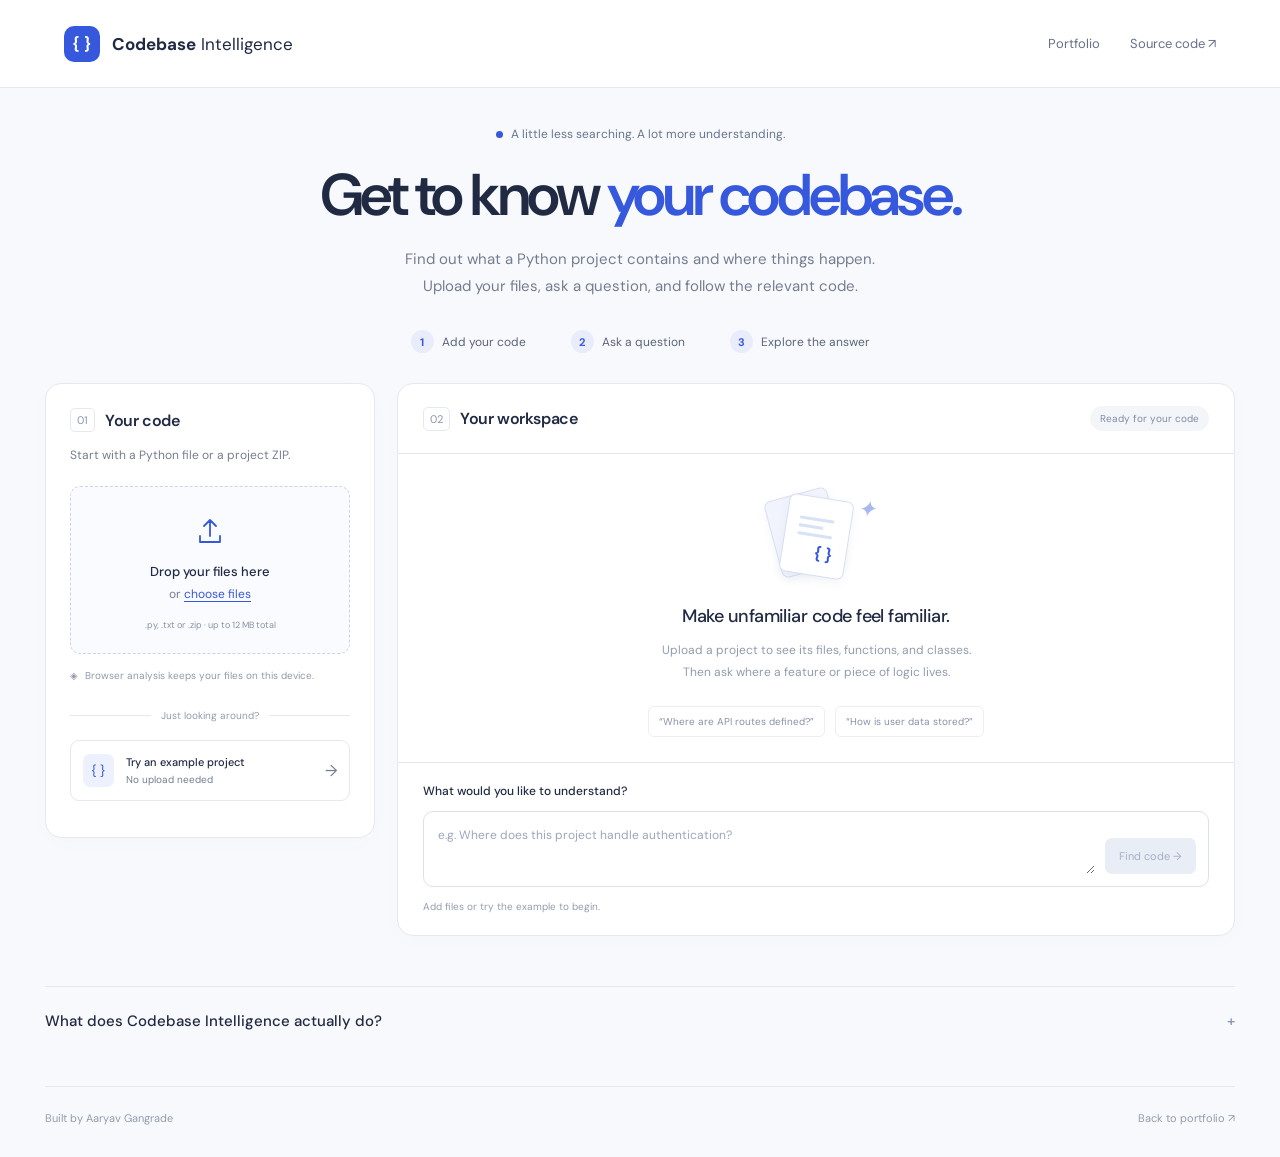
==== commit 1604d848: "Simplify Codebase Intelligence with upload-first workflow and light blue design" ====
--- a/projects/codebase-intelligence/index.html
+++ b/projects/codebase-intelligence/index.html
@@ -1,75 +1,7 @@
 <!doctype html>
-<html lang="en">
-<head>
-  <meta charset="UTF-8" />
-  <meta name="viewport" content="width=device-width,initial-scale=1" />
-  <meta name="theme-color" content="#080d13" />
-  <meta name="description" content="Codebase Intelligence — an AST-aware, graph-augmented AI assistant for understanding Python repositories. Built by Aaryav Gangrade." />
-  <meta property="og:title" content="Codebase Intelligence — Know your code." />
-  <meta property="og:description" content="Navigate complex Python repositories with AST-aware hybrid search, dependency graph expansion, and agentic reasoning." />
-  <title>Codebase Intelligence — Know your code.</title>
-  <link rel="icon" href="assets/favicon.svg" type="image/svg+xml" />
-  <link rel="preconnect" href="https://fonts.googleapis.com" />
-  <link rel="preconnect" href="https://fonts.gstatic.com" crossorigin />
-  <link href="https://fonts.googleapis.com/css2?family=DM+Mono:wght@400;500&family=DM+Sans:wght@400;500;600;700&family=Space+Grotesk:wght@400;500;600;700&family=Instrument+Serif:ital@0;1&display=swap" rel="stylesheet" />
-  <link rel="stylesheet" href="assets/styles.css" />
-  <script src="assets/app.js" defer></script>
-</head>
-<body>
-  <a href="#main" class="skip-link">Skip to content</a>
-  <div class="cursor-glow" aria-hidden="true"></div>
-  <header class="site-header" id="top">
-    <a href="#top" class="brand" aria-label="Codebase Intelligence, home"><span class="brand-glyph">{ <b>✳</b> }</span><span class="brand-type">codebase<span>intelligence</span><small>BY AARYAV GANGRADE</small></span></a>
-    <nav class="header-nav" aria-label="Primary navigation"><a href="../../">Portfolio</a><a href="#workspace">Workspace</a><a href="#architecture">Architecture</a></nav>
-    <a href="https://github.com/AaryavGangrade/RAG-Codebase" class="header-github" target="_blank" rel="noopener noreferrer">GITHUB <span aria-hidden="true">↗</span></a>
-    <a class="header-launch" href="#workspace">Start asking <span aria-hidden="true">↗</span></a>
-    <button class="nav-toggle" id="nav-toggle" type="button" aria-expanded="false" aria-controls="mobile-nav" aria-label="Open navigation"><span></span><span></span></button>
-  </header>
-  <nav class="mobile-nav" id="mobile-nav" aria-label="Mobile navigation" hidden><a href="#workspace">Workspace</a><a href="#architecture">Architecture</a><a href="https://github.com/AaryavGangrade/RAG-Codebase" target="_blank" rel="noopener noreferrer">GitHub ↗</a></nav>
-
-  <main id="main">
-    <section class="workspace-section page-section" id="workspace">
-      <div class="workspace-intro">
-        <div>
-          <div class="eyebrow workspace-kicker"><span class="eyebrow-light"></span> YOUR REPOSITORY, EXPLAINED.</div>
-          <h1>Ask your <em>codebase.</em><span class="workspace-spark">✳</span></h1>
-          <p>Load Python code. Ask a question. Follow the evidence.</p>
-        </div>
-        <span class="workspace-intro-aside">AST + GRAPH + HYBRID RAG <span>↙</span></span>
-      </div>
-      <div class="workbench" id="workbench">
-        <div class="workbench-topbar"><div class="window-dots"><i></i><i></i><i></i></div><span>CODEBASE / INTELLIGENCE <span class="workbench-ver">/ INTERACTIVE WORKSPACE</span></span><div class="mode-indicator"><span class="mode-led"></span><span id="mode-label">GUIDED DEMO</span></div></div>
-        <div class="workbench-body">
-          <aside class="workspace-sidebar" aria-label="Repository sources">
-            <div class="workspace-sidebar-title"><span>YOUR REPOSITORY</span><span>⌘</span></div>
-            <div class="source-tabs" role="group" aria-label="Source type"><button type="button" data-source="github" class="source-tab active">GitHub URL</button><button type="button" data-source="zip" class="source-tab">Upload ZIP</button></div>
-            <div class="connect-group" id="github-connect"><label for="repo-url">REPOSITORY LINK</label><input id="repo-url" type="url" placeholder="github.com/owner/repo" autocomplete="url" spellcheck="false"/><button class="connect-button" id="connect-repo" type="button">Index repository <span>↗</span></button></div>
-            <div class="connect-group" id="zip-connect" hidden><label for="zip-input">PYTHON PROJECT ARCHIVE</label><label class="upload-zone" id="upload-zone" for="zip-input"><span class="upload-icon">↑</span><strong>Drop a .zip here</strong><span>or choose a file · max 12 MB</span></label><input id="zip-input" type="file" accept=".zip,application/zip" class="sr-only"/><button class="connect-button" id="connect-zip" type="button" disabled>Index ZIP <span>↗</span></button></div>
-            <div class="demo-select"><div class="demo-title">NO REPO READY?</div><button class="demo-btn" id="load-demo" type="button"><span class="demo-icon">✳</span><span>Use guided demo<small>Try three example questions</small></span><span>↗</span></button></div>
-            <div class="sidebar-files"><div class="sidebar-files-label"><span>CODE FILES</span><span id="file-count">04</span></div><div class="file-list" id="file-list" role="list"></div></div>
-            <div class="sidebar-footer"><span class="status-dot" id="api-light"></span><div><b id="api-status">Checking local engine…</b><small id="api-status-info">Guided demo works without setup</small></div></div>
-          </aside>
-          <div class="workspace-chat">
-            <div class="chat-header"><div><span class="chat-header-icon">✳</span><span>ASK THE CODE</span></div><div class="chat-header-actions"><button type="button" id="jump-to-connect" aria-label="Connect a repository">+ <span>Repository</span></button><button type="button" id="reset-chat" aria-label="Start a new conversation">↻ <span>New chat</span></button></div></div>
-            <div class="chat-scroll" id="chat-scroll" role="log" aria-label="Conversation" aria-live="polite"><div class="welcome-card"><span class="welcome-spark">✳</span><small>READY WHEN YOU ARE.</small><h3>What would you<br><em>like to understand?</em></h3><p>Try a sample question, or connect the local engine to chat with your own Python repo.</p></div><div class="suggestions" id="suggestions"><button class="suggestion" data-demo-question="How does the retrieval pipeline work?">How does the retrieval pipeline work? <span>↗</span></button><button class="suggestion" data-demo-question="How does the AST parser find functions?">How does the AST parser find functions? <span>↗</span></button><button class="suggestion" data-demo-question="How does the agent search the codebase?">How does the agent search the codebase? <span>↗</span></button></div></div>
-            <form class="chat-form" id="chat-form"><label for="chat-input" class="sr-only">Ask your codebase a question</label><textarea id="chat-input" placeholder="Ask about a function, flow, or dependency..." rows="1" maxlength="2000"></textarea><div class="chat-actions"><span>ENTER ↵ TO SEND · SHIFT+ENTER FOR NEW LINE</span><button id="send-query" type="submit" aria-label="Send question">↑</button></div></form>
-          </div>
-          <aside class="context-panel" aria-label="Context inspector"><div class="context-top"><span>CONTEXT INSPECTOR</span><span>✳</span></div><div class="context-tabs" role="tablist" aria-label="Inspector views"><button type="button" role="tab" aria-selected="true" class="context-tab active" data-panel="code">CODE</button><button type="button" role="tab" aria-selected="false" class="context-tab" data-panel="graph">GRAPH</button><button type="button" role="tab" aria-selected="false" class="context-tab" data-panel="sources">SOURCES</button></div><div class="context-main" id="context-main"><div class="snippet-header"><span id="snippet-file">retrieval/retriever.py</span><button type="button" id="copy-snippet" aria-label="Copy displayed code">COPY ↗</button></div><div class="code-pane" id="code-pane"></div></div><div class="context-bottom"><span>AST-AWARE CONTEXT</span><span id="context-pill">DEMO / 04 FILES</span></div></aside>
-        </div>
-      </div>
-      <p class="workspace-disclaimer"><span>ⓘ</span> Guided demo answers are prepared examples, not live AI. To ask arbitrary questions about your own repository, run the local Python backend with your Gemini key.</p>
-    </section>
-
-
-    <section class="architecture-section page-section" id="architecture">
-      <div class="section-top section-top-light"><span class="eyebrow"><span class="section-asterisk">✳</span> HOW IT WORKS</span><span class="section-serial">/ 02 — THE ENGINE</span></div>
-      <div class="architecture-intro"><h2>Under the <em>hood.</em></h2><p>Five steps from raw Python to grounded answers.</p></div>
-      <div class="pipeline" aria-label="Architecture pipeline with five stages"><div class="pipeline-step"><span class="pipeline-n">01</span><div class="pipeline-symbol">{ }</div><h3>Parse</h3><p>Python AST</p></div><span class="pipeline-arrow">→</span><div class="pipeline-step"><span class="pipeline-n">02</span><div class="pipeline-symbol">⋈</div><h3>Map</h3><p>Call graph</p></div><span class="pipeline-arrow">→</span><div class="pipeline-step"><span class="pipeline-n">03</span><div class="pipeline-symbol">⌕</div><h3>Retrieve</h3><p>FAISS + BM25</p></div><span class="pipeline-arrow">→</span><div class="pipeline-step"><span class="pipeline-n">04</span><div class="pipeline-symbol">⤨</div><h3>Rerank</h3><p>Gemini</p></div><span class="pipeline-arrow">→</span><div class="pipeline-step pipeline-final"><span class="pipeline-n">05</span><div class="pipeline-symbol">✳</div><h3>Explain</h3><p>Agentic answer</p></div></div>
-      <div class="architecture-caption"><span>PYTHON · FAISS · BM25 · NETWORKX · GEMINI</span><a href="https://github.com/AaryavGangrade/RAG-Codebase" target="_blank" rel="noopener noreferrer">EXPLORE THE ENGINE ↗</a></div>
-    </section>
-
-  </main>
-  <footer class="site-footer"><a href="#top" class="footer-brand">{ ✳ } <span>codebase/intelligence</span></a><div>BUILT BY <a href="https://github.com/AaryavGangrade" target="_blank" rel="noopener noreferrer">AARYAV GANGRADE ↗</a></div><span>© <span id="year">2026</span> / ASK BETTER QUESTIONS</span></footer>
-  <div class="toast" id="toast" role="status" aria-live="polite"></div>
-</body>
-</html>
+<html lang="en"><head><meta charset="utf-8"><meta name="viewport" content="width=device-width,initial-scale=1"><meta name="description" content="Upload a Python codebase, explore its structure, and find the code behind your questions. Codebase Intelligence by Aaryav Gangrade."><meta name="theme-color" content="#f8f9fc"><title>Codebase Intelligence — Understand your code</title><link rel="icon" href="assets/favicon.svg"><link rel="preconnect" href="https://fonts.googleapis.com"><link href="https://fonts.googleapis.com/css2?family=DM+Sans:wght@400;500;600;700&display=swap" rel="stylesheet"><link rel="stylesheet" href="assets/styles.css?v=clear-2"><script src="assets/jszip.min.js" defer></script><script src="assets/app.js?v=clear-2" defer></script></head>
+<body><a class="skip" href="#workspace">Skip to workspace</a><header><a class="brand" href="./"><span class="logo" aria-hidden="true">{ }</span><span>Codebase<span class="brand-light"> Intelligence</span></span></a><nav aria-label="Main navigation"><a href="../../">Portfolio</a><a href="https://github.com/AaryavGangrade/RAG-Codebase" target="_blank" rel="noopener noreferrer">Source code ↗</a></nav></header>
+<main><section class="intro"><div class="eyebrow"><span></span> A little less searching. A lot more understanding.</div><h1>Get to know <span>your codebase.</span></h1><p>Find out what a Python project contains and where things happen.<br class="desktop"> Upload your files, ask a question, and follow the relevant code.</p><ol class="steps"><li><b>1</b> Add your code</li><li><b>2</b> Ask a question</li><li><b>3</b> Explore the answer</li></ol></section>
+<section class="workspace" id="workspace" aria-label="Codebase workspace"><aside class="input-card"><div class="card-heading"><span class="step-number">01</span><h2>Your code</h2></div><p class="card-copy">Start with a Python file or a project ZIP.</p><div class="dropzone" id="dropzone"><svg width="32" height="32" viewBox="0 0 32 32" fill="none" aria-hidden="true"><path d="M16 21V5m-6 6 6-6 6 6M6 21v6h20v-6" stroke="currentColor" stroke-width="1.8" stroke-linecap="round" stroke-linejoin="round"/></svg><strong>Drop your files here</strong><span>or <u>choose files</u></span><small>.py, .txt or .zip · up to 12 MB total</small><input id="upload" type="file" multiple accept=".py,.txt,.zip" aria-label="Choose Python files or a project ZIP"></div><p class="privacy"><span aria-hidden="true">◈</span> Browser analysis keeps your files on this device.</p><div class="divider"><span>Just looking around?</span></div><button id="example" class="example" type="button"><span class="example-icon" aria-hidden="true">{ }</span><span><strong>Try an example project</strong><small>No upload needed</small></span><span aria-hidden="true">→</span></button><div class="file-area" id="file-area" hidden><div class="file-heading"><span id="file-label">Files</span><button id="clear" type="button">Clear</button></div><div id="files"></div></div><p id="upload-status" role="status" aria-live="polite"></p></aside>
+<div class="results-card"><div class="result-header"><div class="card-heading"><span class="step-number">02</span><h2>Your workspace</h2></div><span id="mode" class="mode">Ready for your code</span></div><div id="result" class="result" aria-live="polite"><div class="empty"><div class="empty-art" aria-hidden="true"><div class="paper back"></div><div class="paper front"><span></span><span></span><span></span><b>{ }</b></div><i>✦</i></div><h3>Make unfamiliar code feel familiar.</h3><p>Upload a project to see its files, functions, and classes.<br>Then ask where a feature or piece of logic lives.</p><div class="empty-examples"><span>“Where are API routes defined?”</span><span>“How is user data stored?”</span></div></div></div><div class="question-area"><form id="question-form"><label for="question">What would you like to understand?</label><div class="question-input"><textarea id="question" rows="2" maxlength="2000" placeholder="e.g. Where does this project handle authentication?" disabled></textarea><button id="ask" type="submit" disabled aria-label="Find relevant code">Find code <span aria-hidden="true">→</span></button></div></form><div id="suggestions" class="suggestions" hidden><button type="button" data-question="What does this codebase contain?">Project overview</button><button type="button" data-question="Where are functions defined?">Find functions</button><button type="button" data-question="What does this project import?">See dependencies</button></div><p class="mode-note" id="mode-note">Add files or try the example to begin.</p></div></div></section>
+<details class="explanation"><summary>What does Codebase Intelligence actually do? <span aria-hidden="true">+</span></summary><p>It helps developers navigate an unfamiliar Python project without pasting the entire repository into a chatbot.</p><div class="explanation-grid"><div><b>Read the structure</b><p>The Python engine parses functions and classes and maps calls between them.</p></div><div><b>Find useful context</b><p>Keyword and semantic search find relevant code. The graph adds connected functions.</p></div><div><b>Explain with evidence</b><p>Gemini uses that context to answer questions, with source files and line references.</p></div></div><p class="boundary">This hosted workspace provides local structure extraction and keyword search. Full Graph-RAG and AI explanations run through the project's Python backend.</p><a href="https://github.com/AaryavGangrade/RAG-Codebase#quick-setup" target="_blank" rel="noopener noreferrer">Explore the full Python engine ↗</a></details></main><footer><span>Built by Aaryav Gangrade</span><a href="../../">Back to portfolio ↗</a></footer></body></html>
--- a/projects/codebase-intelligence/assets/styles.css
+++ b/projects/codebase-intelligence/assets/styles.css
@@ -1,68 +1,4 @@
-:root{--night:#080e15;--night2:#0d151d;--mid:#14202a;--acid:#bff477;--acid-dark:#a7dd54;--cream:#f5f5ed;--paper:#edece4;--ink:#16221d;--muted:#a6b1b2;--line:#303c3b;--serif:'Instrument Serif',Georgia,serif;--display:'Space Grotesk','DM Sans',Arial,sans-serif;--sans:'DM Sans',Arial,sans-serif;--mono:'DM Mono',monospace;--ease:cubic-bezier(.19,1,.22,1)}
-*{box-sizing:border-box}html{scroll-behavior:smooth;scroll-padding-top:86px}body{margin:0;color:var(--cream);background:var(--night);font-family:var(--sans);overflow-x:hidden;-webkit-font-smoothing:antialiased}a{color:inherit;text-decoration:none}button,input,textarea{font:inherit}button{cursor:pointer}button:disabled{cursor:not-allowed;opacity:.55}[hidden]{display:none!important}::selection{color:#0d1410;background:var(--acid)}:focus-visible{outline:2px solid #92c94c;outline-offset:4px}.skip-link{position:absolute;top:-100px;left:20px;padding:13px 20px;background:var(--acid);color:var(--ink);z-index:300}.skip-link:focus{top:12px}.sr-only{position:absolute;width:1px;height:1px;padding:0;margin:-1px;overflow:hidden;clip:rect(0,0,0,0);white-space:nowrap;border:0}.mono{font-family:var(--mono)}.muted{color:#82918e}.cursor-glow{position:fixed;width:480px;height:480px;top:0;left:0;pointer-events:none;border-radius:50%;background:radial-gradient(circle,#beff7f10 0%,transparent 65%);transform:translate(-50%,-50%);z-index:5;opacity:.6;transition:opacity .2s}
-.site-header{position:relative;z-index:80;display:flex;align-items:center;gap:35px;padding:0 4.2%;height:88px;border-bottom:1px solid #f5f5ed1b;background:#080e15e9;backdrop-filter:blur(16px)}.brand{display:inline-flex;align-items:center;gap:12px;flex-shrink:0}.brand-glyph{display:grid;place-items:center;height:45px;padding:0 8px;font-family:var(--mono);font-size:23px;letter-spacing:-.14em;border-radius:10px;border:1px solid #bff47755;color:#c6fc83;background:#bff4770c}.brand-glyph b{font-weight:400;animation:logo-turn 20s linear infinite}.brand-type{display:flex;flex-direction:column;font-family:var(--display);font-weight:700;letter-spacing:-.07em;font-size:19px;line-height:1}.brand-type>span{color:var(--acid)}.brand-type small{font-family:var(--mono);font-size:8px;font-weight:400;color:#80928e;letter-spacing:.14em;margin-top:5px}@keyframes logo-turn{to{transform:rotate(360deg)}}.header-nav{display:flex;gap:35px;margin:auto;font:12px var(--mono);color:#a4aeab}.header-nav a,.header-github{transition:color .2s}.header-nav a:hover,.header-github:hover{color:var(--acid)}.header-github{font:11px var(--mono);color:#b2bfbc;white-space:nowrap}.header-github span{font-size:16px;margin-left:7px}.header-launch{display:flex;align-items:center;gap:22px;padding:14px 16px;border:1px solid #bff4775d;border-radius:6px;color:var(--acid);font-size:12px;font-weight:700;white-space:nowrap;transition:background .25s,color .25s}.header-launch:hover{background:var(--acid);color:var(--night)}.header-launch span{font-size:17px}.nav-toggle,.mobile-nav{display:none}
-.hero{min-height:785px;position:relative;display:grid;grid-template-columns:52% 48%;padding:80px 4.2% 92px;overflow:hidden;background:radial-gradient(circle at 85% 17%,#19302455,transparent 35%),#080e15}.hero-grid{position:absolute;inset:0;opacity:.16;pointer-events:none;background-image:linear-gradient(#7082822e 1px,transparent 1px),linear-gradient(90deg,#7082822e 1px,transparent 1px);background-size:82px 82px;mask-image:linear-gradient(90deg,transparent 18%,black 100%)}.hero-copy{z-index:2;position:relative;display:flex;flex-direction:column;align-items:flex-start;padding:19px 0 0 2%}.eyebrow{display:flex;align-items:center;gap:13px;font:10px var(--mono);letter-spacing:.06em;color:#d7e2d5}.eyebrow-light{width:7px;height:7px;border-radius:50%;background:var(--acid);box-shadow:0 0 20px var(--acid)}.hero h1{font-family:var(--display);font-size:clamp(68px,7.15vw,128px);line-height:.92;letter-spacing:-.095em;font-weight:600;margin:54px 0 28px;white-space:nowrap}.hero h1 em{font:normal 1.09em var(--serif);letter-spacing:-.055em}.outline-word{color:transparent;-webkit-text-stroke:1.6px #f1f8e2;letter-spacing:-.1em}.h1-dot{color:var(--acid);font-size:.44em;vertical-align:top;margin:7px 0 0 22px;display:inline-block;animation:logo-turn 24s linear infinite}.hero-description{max-width:462px;font-size:17px;line-height:1.7;color:#aab6b5;margin:0}.hero-actions{display:flex;align-items:center;gap:26px;margin-top:31px}.button{display:inline-flex;align-items:center;justify-content:space-between;gap:35px;border-radius:5px;font-family:var(--display);font-weight:700;font-size:13px;transition:background .2s,transform .2s;min-height:55px;padding:0 23px}.button:hover{transform:translateY(-3px)}.button-primary{background:var(--acid);color:#101a12}.button-primary:hover{background:#d5ffa0}.button span{font-size:20px;font-weight:400}.text-link{display:inline-flex;align-items:center;gap:15px;font:11px var(--mono);color:#d1dcd0}.text-link span{font-size:16px}.text-link:hover{color:var(--acid)}.hero-proof{display:flex;align-items:center;gap:12px;color:#97a7a2;font:11px/1.6 var(--mono);margin-top:63px}.hero-proof b{color:var(--acid);font-weight:500}.hero-proof-icon{font-size:27px;color:var(--acid)}.hero-visual{position:relative;z-index:1;min-height:605px;display:flex;align-items:center;justify-content:center}.graph-surface{position:relative;width:min(100%,610px);height:580px;border:1px solid #6c827544;border-radius:15px;background:radial-gradient(circle at 53% 43%,#1b3c3088 0%,transparent 47%),linear-gradient(140deg,#14232b,#0b121c 68%);box-shadow:0 38px 100px #0008,0 0 90px #b5f7770b inset;transform:rotate(3deg)}.surface-head,.surface-bottom{position:absolute;left:24px;right:24px;display:flex;align-items:center;justify-content:space-between;color:#9bafab;font:9px var(--mono);z-index:1;letter-spacing:.04em}.surface-head{top:23px}.surface-head span:first-child{display:flex;align-items:center;gap:8px}.live-ping{height:6px;width:6px;border-radius:50%;display:inline-block;background:var(--acid);box-shadow:0 0 11px var(--acid)}.surface-bottom{bottom:20px}.pulsing-star{color:var(--acid);font-size:20px;animation:logo-turn 16s linear infinite}#hero-graph{position:absolute;inset:27px 10px 10px;width:calc(100% - 20px);height:calc(100% - 37px)}.graph-grid-svg{stroke:#8da99b11;stroke-width:.7}.graph-paths{stroke-width:1.6;stroke-dasharray:7 8;animation:dash 24s linear infinite}@keyframes dash{to{stroke-dashoffset:-300}}.graph-nodes{fill:var(--acid);stroke:#dcffc2;stroke-width:2}.graph-nodes circle{filter:drop-shadow(0 0 8px #bff47755)}.graph-particles{fill:none;stroke:#a9ee8442;stroke-width:1;stroke-dasharray:3 10;transform-origin:311px 227px;animation:spinring 35s linear infinite}@keyframes spinring{to{transform:rotate(360deg)}}.central-node circle{fill:url(#node-gradient);filter:drop-shadow(0 0 25px #baff6b55)}.central-node text{fill:#19321d;font-size:39px}.graph-labels{fill:#c7d8d2;font-family:var(--mono);font-size:11px}.graph-labels .center-caption{fill:var(--acid);font-size:10px}.floating-query{position:absolute;z-index:3;bottom:115px;left:-70px;background:#f0f1e9;border:1px solid #fdfef4;box-shadow:0 26px 50px #0008;border-radius:10px;color:#16241c;display:flex;align-items:center;gap:13px;padding:15px 19px;transform:rotate(-4deg)}.floating-query-icon{font:26px var(--mono);color:#689037}.floating-query div{display:flex;flex-direction:column;gap:7px}.floating-query small{font:9px var(--mono);color:#717d75}.floating-query strong{font:15px var(--display)}.query-spark{font-size:18px;color:#6a9134;margin-left:18px}.floating-chip{position:absolute;z-index:3;display:flex;align-items:center;gap:9px;padding:12px 15px;border:1px solid #5e837256;border-radius:6px;background:#1c3025;color:#effce3;font:10px var(--mono);box-shadow:0 20px 35px #0005}.floating-chip span{font-size:15px;color:var(--acid)}.chip-ast{top:95px;right:-10px;transform:rotate(9deg)}.chip-rag{bottom:74px;right:-13px;transform:rotate(-8deg)}.hero-visual-index{position:absolute;right:6px;bottom:-20px;font:9px var(--mono);color:#85958c;letter-spacing:.1em}.hero-baseline{position:absolute;left:5.3%;right:4.2%;bottom:35px;display:flex;justify-content:space-between;font:10px var(--mono);letter-spacing:.04em;color:#6e8580}.hero-baseline span:last-child span{color:var(--acid);font-size:17px;margin-left:14px}.ticker{height:59px;overflow:hidden;color:#152316;background:var(--acid);display:flex;align-items:center;transform:rotate(-.45deg);margin:-2px -4px;position:relative;z-index:10}.ticker-track{display:flex;width:max-content;animation:marquee 34s linear infinite;white-space:nowrap}.ticker-track>span{flex-shrink:0;font:700 13px var(--display);letter-spacing:.075em}.ticker-track b{font-size:23px;margin:0 34px;vertical-align:middle}@keyframes marquee{to{transform:translateX(-50%)}}
-.page-section{padding-left:5.5%;padding-right:5.5%}.intro-section{background:var(--cream);color:var(--ink);padding-top:114px;padding-bottom:125px}.section-top{display:flex;align-items:center;justify-content:space-between;font:10px var(--mono);border-bottom:1px solid #26372b30;padding-bottom:22px}.dark-eyebrow{color:#243b2c}.section-asterisk{font-family:var(--display);font-size:21px;color:#87ac4e}.section-serial{letter-spacing:.04em;color:#738077}.intro-layout{display:grid;grid-template-columns:1.6fr .66fr;gap:75px;align-items:end;margin:60px 0 67px}.intro-layout h2,.architecture-intro h2,.workspace-intro h2,.closer-section h2{font-family:var(--display);font-weight:600;font-size:clamp(52px,6vw,96px);line-height:1.05;letter-spacing:-.082em;margin:0}.intro-layout h2 em,.architecture-intro h2 em,.workspace-intro h2 em,.closer-section h2 em{font:normal 1.08em var(--serif);letter-spacing:-.045em}.intro-layout h2 span{color:#86aa50}.intro-layout>p{font-size:16px;line-height:1.8;color:#64716b;margin:0 0 8px;max-width:350px}.features-grid{display:grid;grid-template-columns:1.16fr 1fr 1fr;gap:15px}.feature{display:flex;flex-direction:column;justify-content:space-between;min-height:490px;padding:26px;background:#e3e6dc;border:1px solid #bbc5b64b;border-radius:13px;overflow:hidden;position:relative;transition:transform .3s var(--ease),box-shadow .3s}.feature:hover{transform:translateY(-7px);box-shadow:0 22px 60px #1b3b1a19}.feature-primary{background:#1a2b23;color:#f4f6e8;border-color:#294e36}.feature-secondary{background:#e2e8d4}.feature-tertiary{background:#ebe7df}.feature-top{display:flex;justify-content:space-between;font:10px var(--mono);letter-spacing:.04em;opacity:.72}.feature-top span:last-child{font-size:20px}.feature-bottom{position:relative;z-index:2}.feature h3{font-family:var(--display);font-weight:600;font-size:clamp(24px,2vw,34px);letter-spacing:-.055em;line-height:1.1;margin:0 0 17px}.feature p{font:14px/1.7 var(--sans);opacity:.72;max-width:360px;margin:0}.ast-visual{position:relative;margin:32px 0;background:#0c1612;border:1px solid #3b634b;border-radius:9px;overflow:hidden;box-shadow:0 17px 40px #0005;transform:rotate(-3deg)}.ast-row{height:40px;border-bottom:1px solid #4f705240;display:flex;align-items:center;gap:9px;padding:0 15px;font:10px var(--mono);color:#e8eddc}.ast-row b{font-weight:500;color:#b6f477}.ast-dim{opacity:.4}.ast-mark{margin-left:auto;color:#b8ec75}.ast-code{padding:20px 14px;font:11px/2.2 var(--mono);white-space:nowrap;overflow:hidden;color:#c6d8c4}.ast-code i{font-style:normal;margin-right:12px;color:#55705e}.token-purple{color:#cdb1ff}.token-green{color:#b6f477}.token-cyan{color:#80d7d4}.ast-tree{display:flex;align-items:center;justify-content:center;gap:6px;border-top:1px solid #53704d3f;padding:11px 4px;color:#acbfac;font:8px var(--mono)}.ast-tree span:not(.tree-line){border:1px solid #58795b;border-radius:3px;padding:4px}.tree-line{width:16px;height:1px;background:#617a5b}.ranking-visual{display:flex;flex-direction:column;gap:22px;margin:60px 0 50px}.ranking-visual>div{display:grid;grid-template-columns:28px 55px 1fr;align-items:center;gap:12px;font:11px var(--mono)}.ranking-visual>div b{font-size:10px;color:#9caaa0}.ranking-visual>div i{height:10px;border-radius:4px;background:linear-gradient(to right,#8cae62 var(--fill),#c2c9b7 var(--fill));box-shadow:inset 0 0 0 1px #738d5b22}.ranking-note{align-self:flex-end;font:10px/1.8 var(--mono);color:#607361;border-left:1px solid #9da9a0;padding-left:14px}.agent-visual{height:220px;position:relative;display:grid;align-content:center;gap:21px}.agent-question{position:relative;z-index:2;padding:17px 10px;border-radius:9px;background:#fbfbf6;box-shadow:0 9px 25px #1f26251b;color:#516756;font:12px var(--mono);text-align:center;transform:rotate(-3deg)}.agent-wire{font:9px var(--mono);display:flex;justify-content:center;align-items:center;gap:10px;color:#6c8371}.agent-wire span:nth-child(even){font-size:17px;color:#67913e}.agent-orbit{width:120px;height:120px;border:1px dashed #a3b49b;position:absolute;right:-45px;top:-30px;border-radius:50%}.agent-orbit>span{font-size:38px;color:#9eae8e;position:absolute;left:32%;top:28%;animation:logo-turn 19s linear infinite}.agent-orbit i{position:absolute;left:0;top:40%;background:#a8c17e;width:8px;height:8px;border-radius:50%}
-.architecture-section{padding-top:100px;padding-bottom:120px;background:#101a21;color:var(--cream);position:relative}.section-top-light{border-bottom-color:#d9ead72b}.section-top-light .section-serial{color:#7c8d88}.architecture-intro{display:flex;align-items:flex-end;justify-content:space-between;gap:80px;margin:70px 0 90px}.architecture-intro h2 em{color:var(--acid)}.architecture-intro p{font-size:15px;line-height:1.7;color:#a1b2ae;max-width:350px;margin:0}.pipeline{display:grid;grid-template-columns:1fr auto 1fr auto 1fr auto 1fr auto 1fr;gap:16px;align-items:stretch}.pipeline-step{min-height:237px;position:relative;border:1px solid #40504780;border-radius:10px;background:linear-gradient(145deg,#1c2d33,#101b22);padding:22px 18px;display:flex;flex-direction:column;align-items:flex-start;transition:transform .3s}.pipeline-step:hover{transform:translateY(-6px)}.pipeline-final{background:#bff477;color:#17241a;border-color:var(--acid)}.pipeline-n{font:10px var(--mono);opacity:.5}.pipeline-symbol{font:45px var(--display);line-height:1;margin:auto 0 28px;color:var(--acid)}.pipeline-final .pipeline-symbol{color:#1d4420}.pipeline-step h3{font-size:22px;letter-spacing:-.07em;margin:0}.pipeline-step p{font:10px var(--mono);color:#99aba5;margin:8px 0 0}.pipeline-final p{color:#48674b}.pipeline-arrow{align-self:center;font-size:26px;color:#a5c785}.architecture-caption{display:flex;justify-content:space-between;gap:20px;flex-wrap:wrap;margin-top:25px;font:10px var(--mono);color:#82988d;letter-spacing:.07em}.architecture-caption a{color:var(--acid)}
-.workspace-section{padding-top:110px;padding-bottom:125px;color:#1a2b21;background:#eeefe8}.workspace-intro{display:flex;align-items:end;justify-content:space-between;gap:30px;margin:65px 0 55px}.workspace-intro h2 em{color:#759b44}.workspace-intro p{font-size:16px;line-height:1.7;color:#627369;max-width:480px;margin:22px 0 0}.workspace-note{display:flex;align-items:center;gap:16px;white-space:nowrap;font:11px/1.7 var(--mono);color:#637365;padding-bottom:9px}.note-orb{border:1px solid #9cbd72;color:#7fa450;border-radius:50%;font-size:32px;width:67px;height:67px;display:grid;place-items:center}.workbench{border:1px solid #778a7b;border-radius:13px;background:#111c22;overflow:hidden;box-shadow:0 30px 70px #0b2a2229,0 2px 0 #fff7 inset;color:#dae6dc}.workbench-topbar{height:50px;display:flex;justify-content:space-between;align-items:center;border-bottom:1px solid #324541;background:#0f181d;padding:0 21px;font:10px var(--mono);letter-spacing:.06em;color:#c8d3cc}.window-dots{display:flex;gap:6px}.window-dots i{width:9px;height:9px;background:#415450;border-radius:50%}.window-dots i:first-child{background:#dd8767}.window-dots i:nth-child(2){background:#dfbf67}.window-dots i:last-child{background:#9bc878}.workbench-ver{color:#718780}.mode-indicator{display:flex;align-items:center;gap:8px;color:#aebfae}.mode-led,.status-dot{height:7px;width:7px;border-radius:50%;background:#f5be79;box-shadow:0 0 10px #f5be7970;display:inline-block;flex-shrink:0}.mode-led.online,.status-dot.online{background:var(--acid);box-shadow:0 0 10px #bff47766}.workbench-body{display:grid;grid-template-columns:minmax(210px,25%) minmax(360px,1fr) minmax(255px,28%);height:640px}.workspace-sidebar{display:flex;flex-direction:column;border-right:1px solid #34463f;overflow:hidden;background:#142029}.workspace-sidebar-title,.sidebar-files-label,.context-top{display:flex;justify-content:space-between;font:10px var(--mono);letter-spacing:.06em;padding:21px 18px;color:#95a89f}.workspace-sidebar-title span:last-child{color:#63786d}.source-tabs{display:flex;gap:7px;padding:0 15px}.source-tab{flex:1;background:transparent;border:1px solid #42544c;border-radius:5px;color:#9fb3a7;padding:11px 4px;font:10px var(--mono);white-space:nowrap}.source-tab.active{background:#bff47718;color:var(--acid);border-color:#bff4777c}.connect-group{padding:19px 15px 20px;border-bottom:1px solid #334841}.connect-group>label:first-child{display:block;font:9px var(--mono);letter-spacing:.08em;color:#7d9389;margin-bottom:10px}.connect-group input[type=url]{width:100%;min-width:0;border:1px solid #3e5349;background:#0b151a;color:#e8f7e6;padding:13px 10px;border-radius:5px;font:10px var(--mono);outline:none}.connect-group input[type=url]:focus{border-color:var(--acid)}.connect-group input::placeholder{color:#687f73}.connect-button{display:flex;align-items:center;justify-content:space-between;width:100%;background:#bff477;color:#1a2f20;border:0;border-radius:5px;padding:12px 13px;font:700 11px var(--display);margin-top:9px}.connect-button:hover:enabled{background:#d6ffa7}.connect-button span{font-size:19px;font-weight:400}.upload-zone{display:flex!important;align-items:center;flex-direction:column;justify-content:center;text-align:center;gap:7px;border:1px dashed #708575;border-radius:6px;min-height:108px;padding:10px;cursor:pointer;color:#bed1c3!important}.upload-zone.dragging{background:#bff47711;border-color:var(--acid)}.upload-zone .upload-icon{font-size:21px;color:var(--acid)}.upload-zone strong{font-size:11px}.upload-zone>span:last-child{font-size:9px;color:#8ca296}.demo-select{padding:19px 15px;border-bottom:1px solid #334841}.demo-title{font:9px var(--mono);letter-spacing:.08em;color:#708980;margin-bottom:11px}.demo-btn{width:100%;border:1px solid #71866b;border-radius:6px;background:#1b3027;display:flex;align-items:center;text-align:left;padding:10px 11px;gap:8px;color:#ecf5e7;font-size:11px}.demo-btn>span:nth-child(2){flex:1}.demo-btn small{display:block;font:9px var(--mono);color:#8faa9c;margin-top:5px}.demo-icon{font-size:21px;color:var(--acid)}.demo-btn>span:last-child{font-size:17px}.sidebar-files{display:flex;flex-direction:column;flex:1;min-height:0;overflow:hidden}.sidebar-files-label{padding-top:18px;padding-bottom:9px}.file-list{overflow:auto;padding:0 8px 18px}.file-entry{display:flex;align-items:center;gap:9px;width:100%;padding:10px;border:0;border-radius:5px;text-align:left;background:transparent;color:#9caea4;font:10px var(--mono);word-break:break-all}.file-entry:hover,.file-entry.active{background:#bff47712;color:#bff477}.file-entry span:first-child{font-size:13px;color:#8da37a}.file-entry span:last-child{font-size:9px;margin-left:auto;opacity:.5}.sidebar-footer{display:flex;gap:10px;align-items:center;border-top:1px solid #334841;padding:16px;min-height:65px}.sidebar-footer b,.sidebar-footer small{display:block}.sidebar-footer b{font:10px var(--mono);color:#c5d3c7}.sidebar-footer small{font:9px var(--mono);line-height:1.5;color:#789184;margin-top:5px}.workspace-chat{display:flex;flex-direction:column;min-width:0;background:radial-gradient(circle at 50% -5%,#23382f66,transparent 60%),#101b20}.chat-header{display:flex;justify-content:space-between;align-items:center;border-bottom:1px solid #304039;padding:0 19px;height:55px;font:10px var(--mono);letter-spacing:.045em}.chat-header>div{display:flex;align-items:center;gap:9px}.chat-header-icon{font-size:18px;color:var(--acid)}.chat-header button{border:0;color:#94a99d;background:transparent;font:10px var(--mono)}.chat-header button:hover{color:var(--acid)}.chat-header button:first-letter{font-size:15px}.chat-scroll{padding:25px 25px 18px;flex:1;min-height:0;overflow:auto;scroll-behavior:smooth}.welcome-card{border:1px solid #b3d39b38;background:linear-gradient(135deg,#263c2caa,#16221f);border-radius:12px;padding:24px 25px;position:relative;overflow:hidden}.welcome-spark{position:absolute;right:25px;top:12px;font-size:53px;color:#bff4774d;animation:logo-turn 22s linear infinite}.welcome-card small{font:9px var(--mono);color:#b6cfb5;letter-spacing:.09em}.welcome-card h3{font:600 35px/1.1 var(--display);letter-spacing:-.07em;margin:13px 0}.welcome-card h3 em{font:normal 1.1em var(--serif);color:var(--acid)}.welcome-card p{font-size:12px;line-height:1.6;color:#9db4a6;max-width:410px;margin:0}.suggestions{display:grid;gap:8px;margin-top:18px}.suggestion{display:flex;align-items:center;justify-content:space-between;text-align:left;gap:10px;border:1px solid #40544b;border-radius:7px;background:#17272a;color:#dce9df;padding:13px 14px;font:11px var(--mono);transition:background .2s,border-color .2s}.suggestion:hover{background:#20392f;border-color:#96ce6b}.suggestion span{color:var(--acid);font-size:16px}.message{margin-bottom:24px;display:flex;flex-direction:column;gap:7px;max-width:100%}.message-head{font:9px var(--mono);color:#91a59a;letter-spacing:.08em;display:flex;align-items:center;gap:9px}.message-head .msg-dot{width:7px;height:7px;background:var(--acid);border-radius:50%}.message.user{align-items:flex-end}.message.user .message-head{justify-content:flex-end}.message.user .message-body{background:#253a30;border-color:#4f6d52;max-width:83%}.message-body{border-radius:10px;border:1px solid #375046;background:#16262a;padding:13px 15px;color:#d1e4d5;font:12px/1.7 var(--sans);white-space:pre-wrap;overflow-wrap:anywhere}.message-body p{margin:0 0 10px}.message-body p:last-child{margin-bottom:0}.message .message-source{color:#96c675;font:10px var(--mono);cursor:pointer;text-decoration:underline;text-underline-offset:3px}.chat-form{border-top:1px solid #31443a;position:relative;margin:0;background:#17252a;display:flex;flex-direction:column}.chat-form textarea{width:100%;resize:none;max-height:105px;min-height:53px;background:transparent;border:0;outline:0;color:#eff8ee;font:12px/1.5 var(--sans);padding:17px 20px 3px}.chat-form textarea::placeholder{color:#748f81}.chat-actions{display:flex;align-items:center;justify-content:space-between;padding:5px 15px 13px 20px;color:#6e877c;font:8px var(--mono);letter-spacing:.03em}.chat-actions button{border:0;display:grid;place-items:center;border-radius:5px;background:var(--acid);height:27px;width:32px;color:#18321d;font-size:20px}.chat-actions button:hover{background:#d3ffa3}.context-panel{display:flex;flex-direction:column;overflow:hidden;border-left:1px solid #34463f;background:#121d23}.context-top{padding:20px;height:55px;border-bottom:1px solid #34463f}.context-top span:last-child{color:var(--acid);font-size:17px}.context-tabs{display:grid;grid-template-columns:repeat(3,1fr);margin:17px 14px 0;gap:4px}.context-tab{padding:12px 2px;border:1px solid #3b4b44;border-radius:4px;background:transparent;color:#7c9285;font:9px var(--mono)}.context-tab.active{background:#bff4771e;color:var(--acid);border-color:#8aaa6d}.context-main{margin:16px 14px;flex:1;min-height:0;overflow:auto;background:#10191e;border:1px solid #34483f;border-radius:6px}.snippet-header{display:flex;justify-content:space-between;align-items:center;gap:8px;border-bottom:1px solid #30423a;padding:12px 11px;font:9px var(--mono);color:#c2d2c0}.snippet-header span{overflow:hidden;text-overflow:ellipsis;white-space:nowrap}.snippet-header button{border:0;background:transparent;color:var(--acid);font:9px var(--mono);white-space:nowrap}.code-pane{padding:15px 8px 20px;overflow:auto;font:10px/2 var(--mono);color:#c7d8c9;white-space:pre}.code-line{display:flex;white-space:pre}.line-number{display:inline-block;flex:none;width:30px;text-align:right;padding-right:11px;color:#52695c;user-select:none}.code-content{display:inline-block;white-space:pre}.kw{color:#ba9aef}.fn{color:#bfe87d}.str{color:#e9bd89}.comment{color:#759483}.graph-inspector{display:grid;place-items:center;min-height:340px;position:relative}.graph-inspector svg{width:100%;height:auto}.graph-inspector path{stroke:#6d9c6e;fill:none;stroke-width:1.5}.graph-inspector circle{fill:#bff477}.graph-inspector circle.center{fill:#264d2e;stroke:#bff477;stroke-width:2}.graph-inspector text{font:10px var(--mono);fill:#b2c5af}.graph-inspector .graph-hint{color:#71877a;font:10px/1.5 var(--mono);text-align:center;padding:8px 15px}.source-list{padding:14px;display:flex;flex-direction:column;gap:8px}.source-entry{padding:12px;background:#1d2d2a;border:1px solid #41564b;border-radius:5px;text-align:left;color:#c7d8ca;display:flex;flex-direction:column;gap:6px;font:10px var(--mono);word-break:break-all}.source-entry span{color:#789c75}.source-entry:hover{border-color:#9cca80}.context-bottom{border-top:1px solid #34463f;padding:16px;display:flex;justify-content:space-between;gap:5px;font:9px var(--mono);color:#7d9387}.context-bottom span:last-child{color:#bff477}.workspace-disclaimer{display:flex;gap:10px;align-items:flex-start;color:#667468;font:11px/1.65 var(--mono);max-width:1030px;margin:25px auto 0}.workspace-disclaimer span{font-size:18px;color:#769d49}.workspace-disclaimer strong{color:#334f38}.toast{position:fixed;bottom:22px;left:50%;transform:translate(-50%,120px);transition:transform .25s;z-index:200;background:#bff477;color:#1c2b1f;border-radius:6px;padding:13px 19px;box-shadow:0 16px 40px #0007;font:11px var(--mono);pointer-events:none}.toast.shown{transform:translate(-50%,0)}
-.closer-section{min-height:630px;padding:115px 5.5% 100px;background:#0c171e;position:relative;overflow:hidden;display:flex;align-items:flex-start;flex-direction:column}.closer-noise{position:absolute;inset:0;background:radial-gradient(circle at 80% 40%,#295e3b9c,transparent 42%);pointer-events:none}.closer-overline{position:relative;font:10px var(--mono);color:#a6c698;letter-spacing:.13em;margin-bottom:48px}.closer-section h2{position:relative;font-size:clamp(66px,8.3vw,140px)}.closer-section h2 em{color:var(--acid)}.closer-actions{display:flex;align-items:center;gap:32px;margin-top:43px;position:relative}.closer-source{font:11px var(--mono);color:#b5cbb9}.closer-source:hover{color:var(--acid)}.closer-flower{position:absolute;right:8%;bottom:10%;font-size:clamp(190px,28vw,450px);color:#bff47708;line-height:1;animation:logo-turn 36s linear infinite}.site-footer{min-height:93px;display:flex;align-items:center;justify-content:space-between;gap:22px;padding:18px 5.5%;border-top:1px solid #3c5042;color:#99ada1;font:10px var(--mono);background:#0a1217}.footer-brand{font-size:18px;color:var(--acid)}.footer-brand span{font:600 13px var(--display);letter-spacing:-.04em;margin-left:10px;color:#deebde}.site-footer a:hover{color:var(--acid)}
-@media(min-width:1500px){.hero{padding-left:max(5%,calc((100vw - 1600px)/2));padding-right:max(5%,calc((100vw - 1600px)/2))}.page-section{padding-left:max(5.5%,calc((100vw - 1600px)/2));padding-right:max(5.5%,calc((100vw - 1600px)/2))}}
-@media(max-width:1250px){.hero{grid-template-columns:53% 47%;padding-top:80px}.hero h1{font-size:clamp(65px,7.4vw,100px)}.hero-visual{min-height:525px}.graph-surface{height:510px}.floating-query{left:-45px}.features-grid{grid-template-columns:repeat(3,minmax(0,1fr))}.feature{padding:21px}.workbench-body{grid-template-columns:230px minmax(350px,1fr)}.context-panel{display:none}.workbench{max-width:100%}.pipeline{gap:9px}.pipeline-step{padding:18px 11px;min-height:205px}.pipeline-step h3{font-size:19px}.pipeline-arrow{font-size:18px}}
-@media(max-width:950px){.site-header{height:75px;padding:0 4%}.header-nav,.header-github{display:none}.header-launch{margin-left:auto}.hero{grid-template-columns:1fr;padding:72px 5% 100px}.hero-copy{max-width:750px}.hero h1{font-size:clamp(70px,10vw,130px);margin-top:43px}.hero-visual{margin:60px auto 0;width:min(690px,85%);min-height:565px}.graph-surface{height:550px}.floating-query{left:-48px}.hero-baseline{bottom:35px}.intro-layout{gap:35px;grid-template-columns:1fr}.intro-layout>p{max-width:550px}.features-grid{grid-template-columns:1fr 1fr}.feature-tertiary{grid-column:1/-1;min-height:300px}.feature-tertiary .agent-visual{width:50%;position:absolute;right:5%;top:60px}.feature-tertiary .feature-bottom{width:47%;margin-top:auto}.architecture-intro{display:block}.architecture-intro p{margin:24px 0 0}.pipeline{grid-template-columns:repeat(5,1fr);gap:9px}.pipeline-arrow{display:none}.pipeline-step{min-height:200px}.workspace-note{display:none}.workbench-body{height:650px}}
-@media(max-width:650px){html{scroll-padding-top:67px}.site-header{height:67px}.brand-glyph{font-size:19px;height:38px}.brand-type{font-size:16px}.header-launch{display:none}.nav-toggle{display:flex;flex-direction:column;justify-content:center;gap:5px;margin-left:auto;border:1px solid #77916a;padding:10px;background:#1b3023;border-radius:5px;height:37px;width:43px}.nav-toggle span{display:block;height:1.5px;width:20px;background:var(--acid)}.mobile-nav:not([hidden]){display:flex;position:absolute;z-index:81;top:67px;width:100%;flex-direction:column;gap:0;background:#101d20;padding:15px 5%;box-shadow:0 15px 30px #0007}.mobile-nav a{padding:14px 5px;border-bottom:1px solid #344539;font:13px var(--mono)}.hero{padding:50px 5% 90px;min-height:0}.hero-copy{padding:0}.hero-eyebrow{font-size:8px;gap:8px}.hero h1{font-size:clamp(58px,13.3vw,90px);margin:42px 0 26px}.h1-dot{margin-left:10px}.hero-description{font-size:15px}.hero-actions{gap:15px;flex-wrap:wrap}.button{min-height:50px;padding:0 16px;font-size:12px;gap:18px}.text-link{font-size:10px}.hero-proof{margin-top:42px}.hero-visual{min-height:340px;width:91%;margin:45px auto 0}.graph-surface{height:340px;border-radius:9px}#hero-graph{inset:17px 0 0;width:100%;height:calc(100% - 25px)}.surface-head,.surface-bottom{font-size:7px;left:12px;right:12px}.surface-head{top:11px}.surface-bottom{bottom:11px}.floating-query{left:-20px;bottom:57px;padding:9px 12px;gap:7px}.floating-query-icon{font-size:18px}.floating-query strong{font-size:10px}.floating-query small{font-size:7px}.query-spark{font-size:10px;margin-left:2px}.floating-chip{font-size:8px;padding:7px;right:-13px}.chip-ast{top:45px}.chip-rag{bottom:30px}.hero-visual-index{font-size:7px;bottom:-21px}.hero-baseline{bottom:25px;font-size:8px}.ticker{height:47px}.ticker-track>span{font-size:11px}.ticker-track b{font-size:16px;margin:0 20px}.page-section{padding-left:5%;padding-right:5%}.intro-section,.architecture-section,.workspace-section{padding-top:74px;padding-bottom:78px}.section-top{font-size:8px}.eyebrow{font-size:9px}.section-serial{font-size:8px}.intro-layout{margin:45px 0 35px}.intro-layout h2,.architecture-intro h2,.workspace-intro h2{font-size:clamp(48px,10.5vw,77px)}.intro-layout>p{font-size:14px}.features-grid{grid-template-columns:1fr;gap:12px}.feature{min-height:420px}.feature-tertiary{grid-column:auto;min-height:390px}.feature-tertiary .agent-visual{position:relative;top:auto;right:auto;width:100%}.feature-tertiary .feature-bottom{width:100%}.architecture-intro{margin:45px 0}.architecture-intro p{font-size:13px}.pipeline{display:grid;grid-template-columns:repeat(2,minmax(0,1fr));gap:10px}.pipeline-step{min-height:155px}.pipeline-step:last-child{grid-column:1/-1;min-height:140px}.pipeline-symbol{font-size:32px;margin:15px 0 auto}.pipeline-step h3{font-size:19px}.architecture-caption{line-height:1.7}.workspace-intro{margin:43px 0 35px}.workspace-intro p{font-size:14px}.workbench-topbar{height:43px;padding:0 10px;font-size:8px}.workbench-ver{display:none}.workbench-body{display:flex;flex-direction:column;height:auto}.workspace-sidebar{border-right:0;border-bottom:1px solid #34463f;max-height:none}.workspace-sidebar-title{padding:14px}.source-tabs{padding:0 12px}.connect-group{padding:12px}.demo-select{padding:12px}.sidebar-files{display:none}.sidebar-footer{padding:10px 13px;min-height:51px}.workspace-chat{height:570px}.chat-scroll{padding:16px 12px;max-height:466px}.welcome-card{padding:20px}.welcome-card h3{font-size:31px}.chat-actions{font-size:7px}.workspace-disclaimer{font-size:10px}.closer-section{min-height:480px;padding:80px 5%}.closer-section h2{font-size:clamp(55px,11vw,90px)}.closer-actions{flex-wrap:wrap;gap:24px}.site-footer{flex-direction:column;align-items:flex-start;padding:30px 5%}.cursor-glow{display:none}}
-@media(prefers-reduced-motion:reduce){html{scroll-behavior:auto}*,*::before,*::after{animation-duration:.01ms!important;animation-iteration-count:1!important;transition-duration:.01ms!important}.cursor-glow{display:none}}
-
-
-/* v2 · workspace-first — make the actual chat product the landing experience. */
-.site-header{position:sticky;top:0;z-index:80;height:74px;background:#080e15f7}
-.header-nav{margin-left:auto}
-.header-launch{margin-left:0}
-.workspace-section{position:relative;color:var(--cream);background:radial-gradient(ellipse at 75% 0%,#22472a55,transparent 42%),radial-gradient(ellipse at 0% 18%,#263a4040,transparent 32%),var(--night);padding-top:35px;padding-bottom:74px;min-height:calc(100svh - 74px)}
-.workspace-intro{display:flex;align-items:end;justify-content:space-between;gap:24px;margin:0 0 30px}
-.workspace-intro h1{font:600 clamp(44px,5.25vw,80px)/1.03 var(--display);letter-spacing:-.085em;margin:17px 0 12px;color:var(--cream)}
-.workspace-intro h1 em{font:400 1.075em/1 var(--serif);letter-spacing:-.045em;color:var(--acid)}
-.workspace-kicker{display:flex;gap:9px;align-items:center;font:10px var(--mono);letter-spacing:.13em;color:#adbdac}
-.workspace-spark{font:400 .32em var(--display);color:var(--acid);vertical-align:top;margin-left:17px;display:inline-block;animation:slow-rotate 25s linear infinite}
-@keyframes slow-rotate{to{transform:rotate(360deg)}}
-.workspace-intro p{margin:0;color:#b2c0b6;font:14px/1.5 var(--sans);max-width:none}
-.workspace-intro-aside{font:10px/1.5 var(--mono);letter-spacing:.055em;color:#88a18f;text-align:right;padding-bottom:7px;white-space:nowrap}
-.workspace-intro-aside span{display:inline-block;margin-left:12px;font-size:22px;color:var(--acid)}
-.workbench{border:1px solid #557065;border-radius:12px;box-shadow:0 30px 110px #0008,0 1px 0 #ffffff08 inset}
-.workbench-body{height:clamp(530px,66vh,750px);grid-template-columns:minmax(210px,23%) minmax(360px,1fr) minmax(235px,27%)}
-.chat-header-actions{display:flex;align-items:center;gap:8px}
-.chat-header-actions button{white-space:nowrap}
-#jump-to-connect{display:none}
-.workspace-disclaimer{color:#9fb2a5;max-width:1060px;margin:18px auto 0;font-size:11px;line-height:1.55}
-.workspace-disclaimer strong{color:#d7e5db}
-.architecture-section{background:#0e1920;border-top:1px solid #bff4771c;padding-top:66px;padding-bottom:82px}
-.architecture-intro{align-items:end;margin:32px 0 37px}
-.architecture-intro h2{font-size:clamp(39px,4.5vw,61px);line-height:1.05;letter-spacing:-.065em}
-.architecture-intro p{font-size:14px;max-width:360px;line-height:1.6;color:#a2b2aa}
-.pipeline-step{min-height:166px}
-.architecture-caption{margin-top:24px}
-.site-footer{padding-top:31px;padding-bottom:31px;background:#081016}
-@media(max-width:1100px){.workbench-body{grid-template-columns:minmax(185px,24%) minmax(290px,1fr) minmax(200px,26%)}.workspace-intro-aside{display:none}}
-@media(max-width:950px){.site-header{height:70px}.workspace-section{padding-top:35px}.workbench-body{height:610px;grid-template-columns:190px minmax(270px,1fr) minmax(180px,25%)}.architecture-intro h2{font-size:49px}}
-@media(max-width:760px){.workbench-body{display:flex;flex-direction:column;height:auto}.workspace-chat{order:1;height: min(66svh,560px);min-height:460px;border-bottom:1px solid #34463f}.workspace-sidebar{order:2;border-right:0;border-bottom:1px solid #34463f}.context-panel{order:3;min-height:320px}.sidebar-files{display:none}.workspace-sidebar-title{padding:13px 15px 8px}.source-tabs{padding:0 14px}.connect-group{padding:13px 14px}.demo-select{padding:13px 14px}.sidebar-footer{padding:13px 14px;min-height:45px}.workbench-topbar{height:43px;font-size:8px;padding:0 12px}.workbench-ver{display:none}.workspace-intro h1{font-size:clamp(43px,8.6vw,67px)}.workspace-intro p{font-size:13px}.architecture-section{padding-top:51px;padding-bottom:64px}.architecture-intro{margin:30px 0}.architecture-intro h2{font-size:clamp(39px,8vw,55px)}.pipeline{grid-template-columns:repeat(2,minmax(0,1fr));gap:10px}.pipeline-arrow{display:none}.pipeline-step{min-height:136px}.pipeline-step:last-child{grid-column:1/-1;min-height:128px}#jump-to-connect{display:inline-flex;align-items:center;gap:3px}}
-@media(max-width:650px){.site-header{height:65px}.mobile-nav:not([hidden]){top:65px}.workspace-section{padding-top:30px;padding-bottom:55px}.workspace-intro{margin-bottom:24px}.workspace-kicker{font-size:8px}.workspace-intro h1{font-size:clamp(42px,10.7vw,65px);margin:15px 0 12px}.workspace-spark{margin-left:7px}.workspace-intro p{font-size:12px}.workspace-chat{height:min(70svh,560px);min-height:460px}.workbench{border-radius:10px}.architecture-intro p{font-size:12px;margin-top:16px}.architecture-caption{flex-wrap:wrap;gap:10px;line-height:1.7}.workspace-disclaimer{font-size:10px}.chat-header-actions{gap:4px}}
-@media(prefers-reduced-motion:reduce){.workspace-spark{animation:none}}
-.message-source{display:inline-flex;align-self:flex-start;width:auto;margin-top:11px;border:1px solid #416c4e;border-radius:5px;padding:8px 10px;background:#1a342a;color:#c5fb77;text-decoration:none;white-space:normal;text-align:left}
-.message-source:hover{background:#234735;color:#e6ffc8}
-/* Keep evidence inspection accessible on tablets and phones (the original CSS hid it). */
-@media(min-width:761px) and (max-width:1250px){
-  .workbench-body{display:grid;height:auto;grid-template-columns:minmax(195px,25%) minmax(0,1fr);grid-template-areas:'explorer chat' 'inspector inspector'}
-  .workspace-sidebar{grid-area:explorer;border-right:1px solid #34463f}
-  .workspace-chat{grid-area:chat;min-height:600px;height:650px}
-  .context-panel{display:flex;grid-area:inspector;height:360px;border-left:0;border-top:1px solid #34463f}
-}
-@media(max-width:760px){.context-panel{display:flex;border-left:0;border-top:1px solid #34463f;height:330px}}
-/* Finishing details: compact pipeline rhythm and no wrapped brand mark. */
-.brand-glyph{white-space:nowrap;flex:0 0 46px;width:46px;justify-content:center}
-.pipeline-step{min-height:164px}
-.pipeline-symbol{font-size:37px;margin:16px 0 10px}
-.pipeline-step h3{margin-top:auto}
-@media(max-width:760px){.pipeline-step{min-height:154px;padding:16px 14px}.pipeline-symbol{font-size:34px;margin:11px 0 8px}.pipeline-step h3{font-size:19px}}
-@media(max-width:380px){.brand-glyph{flex-basis:42px;width:42px}}
-.brand-glyph{display:inline-flex;align-items:center;justify-content:center;gap:1px}
-.toast:not(.shown){visibility:hidden;opacity:0}
-.toast.shown{visibility:visible;opacity:1}
+:root{--blue:#3658dc;--navy:#202a43;--muted:#747d90;--line:#e5e8f0;--bg:#f8f9fc}*{box-sizing:border-box}body{margin:0;background:var(--bg);color:var(--navy);font-family:'DM Sans',sans-serif;-webkit-font-smoothing:antialiased}a{color:inherit;text-decoration:none}button,input,textarea{font:inherit}button{cursor:pointer}button:disabled{cursor:default}button,a,input,textarea{outline-offset:4px}button:focus-visible,a:focus-visible,input:focus-visible,textarea:focus-visible{outline:3px solid #7993ff}[hidden]{display:none!important}.skip{position:absolute;left:10px;top:-100px;background:white;padding:12px;z-index:10}.skip:focus{top:10px}header{height:88px;border-bottom:1px solid var(--line);display:flex;justify-content:space-between;align-items:center;padding:0 max(5%,calc((100vw - 1240px)/2));background:#fff}.brand{display:flex;gap:12px;align-items:center;font-size:17px;font-weight:700;white-space:nowrap}.logo{display:grid;place-items:center;width:36px;height:36px;border-radius:10px;background:var(--blue);color:white;font-size:16px}.brand-light{font-weight:400}nav{display:flex;gap:30px;font-size:13px;color:#667087}nav a:hover{color:var(--blue)}main{max-width:1240px;padding:0 25px;margin:auto}.intro{text-align:center;padding:64px 0 40px}.eyebrow{display:flex;justify-content:center;align-items:center;gap:8px;font-size:12px;color:#677590}.eyebrow span{width:7px;height:7px;background:var(--blue);border-radius:50%}h1{font-size:clamp(42px,4.6vw,64px);line-height:1.06;letter-spacing:-.055em;margin:22px 0 20px;font-weight:600}h1 span{color:var(--blue)}.intro>p{color:var(--muted);font-size:15px;line-height:1.8;margin:0}.steps{list-style:none;display:flex;justify-content:center;gap:45px;padding:0;margin:30px 0 0;font-size:12px;color:#5a657a}.steps li{display:flex;align-items:center;gap:8px}.steps b{display:grid;place-items:center;background:#e9edfb;color:var(--blue);width:23px;height:23px;border-radius:50%;font-size:11px}.workspace{display:grid;grid-template-columns:330px minmax(0,1fr);gap:22px;align-items:start;margin-bottom:50px}.input-card,.results-card{background:white;border:1px solid var(--line);border-radius:16px;box-shadow:0 5px 22px #263b6904}.input-card{padding:24px}.card-heading{display:flex;align-items:center;gap:10px}.card-heading h2{font-size:16px;font-weight:600;margin:0;letter-spacing:-.025em}.step-number{color:#8b96ae;font-size:11px;border:1px solid var(--line);padding:4px 6px;border-radius:5px}.card-copy{font-size:12px;color:var(--muted);line-height:1.6;margin:14px 0 20px}.dropzone{border:1.5px dashed #cbd3e8;border-radius:10px;background:#fafbff;display:flex;align-items:center;flex-direction:column;padding:28px 8px 22px;position:relative;gap:6px;text-align:center;transition:background .15s,border-color .15s}.dropzone svg{color:var(--blue);margin-bottom:10px}.dropzone strong{font-size:13px;font-weight:500}.dropzone>span{font-size:12px;color:var(--muted)}.dropzone u{color:var(--blue);text-underline-offset:3px}.dropzone small{font-size:9px;color:#8892a7;margin-top:11px}.dropzone input{position:absolute;inset:0;opacity:0;width:100%;height:100%;cursor:pointer}.dropzone:focus-within,.dropzone.dragging{background:#eef2ff;border-color:var(--blue);outline:2px solid #a6b5f1;outline-offset:2px}.privacy{color:#9199a9;font-size:10px;line-height:1.6;margin:14px 0 25px;display:flex;gap:7px}.divider{display:flex;align-items:center;gap:10px;font-size:10px;color:#939bae;margin-bottom:18px}.divider:before,.divider:after{content:'';height:1px;flex:1;background:var(--line)}.example{border:1px solid var(--line);background:white;width:100%;border-radius:9px;display:flex;align-items:center;text-align:left;gap:12px;padding:13px 12px;color:var(--navy)}.example:hover{border-color:#aab9ed;background:#fafbff}.example-icon{color:var(--blue);background:#edf1fd;padding:8px;border-radius:7px;font-size:13px}.example strong{display:block;font-size:11px;font-weight:500}.example small{display:block;font-size:10px;color:var(--muted);margin-top:4px}.example>span:last-child{margin-left:auto;color:var(--muted)}.file-area{margin-top:24px;border-top:1px solid var(--line);padding-top:18px}.file-heading{display:flex;justify-content:space-between;font-size:11px;font-weight:600;margin-bottom:10px}.file-heading button{border:0;background:none;color:var(--blue);font-size:10px}.file-button{display:flex;width:100%;gap:8px;align-items:center;text-align:left;border:0;background:none;border-radius:5px;padding:8px;color:#67738a;font:10px ui-monospace,monospace;overflow-wrap:anywhere}.file-button:hover{background:#f1f4fd;color:var(--blue)}#files{max-height:210px;overflow:auto}#upload-status{font-size:11px;color:var(--blue);line-height:1.6;margin:12px 0 0}#upload-status.error{color:#b33f46}.result-header{padding:22px 25px;display:flex;align-items:center;justify-content:space-between;gap:10px;border-bottom:1px solid var(--line)}.mode{font-size:10px;color:#7e8ca5;background:#f3f5f9;border-radius:20px;padding:6px 10px}.result{padding:25px;min-height:350px;max-height:650px;overflow:auto}.empty{display:flex;align-items:center;flex-direction:column;justify-content:center;min-height:310px;text-align:center}.empty-art{width:120px;height:105px;position:relative;margin:8px 0 12px}.paper{position:absolute;border:1px solid #d9dff0;background:#fff;border-radius:7px;width:65px;height:79px;left:28px;top:10px;box-shadow:0 4px 10px #455d9710}.paper.back{transform:rotate(-15deg);left:16px;top:6px;background:#f1f4fd}.paper.front{transform:rotate(9deg);padding:15px 12px}.paper span{display:block;background:#d9e1f6;height:3px;margin:5px 0;width:35px;border-radius:3px}.paper span:nth-child(2){width:25px}.paper b{display:block;color:var(--blue);font-size:16px;text-align:right;margin-top:5px}.empty-art i{position:absolute;right:0;top:7px;color:#a9b9ef;font-size:23px}.empty h3{font-size:18px;letter-spacing:-.03em;font-weight:500;margin:0 0 12px}.empty p{font-size:12px;line-height:1.8;color:#929bac;margin:0}.empty-examples{display:flex;gap:10px;margin-top:22px;flex-wrap:wrap;justify-content:center}.empty-examples span{font-size:10px;color:#8791a7;border:1px solid #eceef4;border-radius:6px;padding:8px 10px}.question-area{border-top:1px solid var(--line);padding:20px 25px}.question-area label{display:block;font-size:12px;font-weight:500;margin-bottom:12px}.question-input{display:flex;align-items:end;gap:10px;border:1px solid #dce1ed;border-radius:10px;padding:12px;background:#fff}.question-input:focus-within{border-color:#839ae9;box-shadow:0 0 0 3px #eef2ff}textarea{resize:vertical;min-height:50px;max-height:180px;border:0;outline:none;flex:1;min-width:0;font-size:12px;line-height:1.6;color:var(--navy);background:transparent}textarea::placeholder{color:#9ca6ba}textarea:disabled{color:#a3abbd}.question-input button{border:0;border-radius:7px;padding:11px 14px;background:var(--blue);color:#fff;white-space:nowrap;font-size:11px}.question-input button:disabled{background:#e9edf6;color:#a4afc6}.suggestions{display:flex;flex-wrap:wrap;gap:7px;margin-top:12px}.suggestions button{font-size:10px;border:1px solid #e1e6f2;color:#6479b7;background:#f8faff;padding:7px 9px;border-radius:5px}.mode-note{font-size:10px;color:#939caf;line-height:1.6;margin:12px 0 0}.overview-kicker{font-size:10px;letter-spacing:.08em;color:var(--blue);text-transform:uppercase}.overview h3,.answer h3{font-size:22px;font-weight:500;letter-spacing:-.035em;margin:12px 0}.overview>p,.answer>p{font-size:12px;color:#7d889c;line-height:1.8}.stats{display:grid;grid-template-columns:repeat(3,1fr);gap:12px;margin:22px 0}.stats>div{background:#f7f9fd;border:1px solid #edf0f7;border-radius:8px;padding:15px}.stats strong{font-size:24px;font-weight:500;display:block;color:#344e9b}.stats span{font-size:10px;color:#929bb0;display:block;margin-top:5px}.overview h4{font-size:12px;margin:25px 0 10px}.outline-item{padding:10px 0;border-bottom:1px solid #edf0f6;display:flex;align-items:start;gap:12px;font-size:11px;line-height:1.8}.outline-item code{color:#506ba9;font-size:10px;overflow-wrap:anywhere}.outline-item span{color:#8b95aa;font-size:10px;margin-left:auto;white-space:nowrap}.answer-meta{font-size:10px;color:#8a95ab;line-height:1.7}.source{border:1px solid var(--line);border-radius:9px;margin-top:14px;overflow:hidden}.source summary{padding:12px 15px;cursor:pointer;font-size:11px;overflow-wrap:anywhere;color:#546896;background:#f9faff}.source pre{margin:0;padding:15px;font:11px/1.8 ui-monospace,monospace;overflow:auto;background:#fcfdff;color:#465574;max-height:300px;white-space:pre}.answer-question{font-size:12px;background:#f0f3fc;padding:13px;border-radius:8px;color:#4b608f;margin-bottom:22px}.back-overview{border:0;background:none;padding:0;color:var(--blue);font-size:10px;margin-bottom:20px}.explanation{max-width:100%;margin:0 0 55px;border-top:1px solid var(--line);padding-top:24px}.explanation>summary{cursor:pointer;list-style:none;font-size:15px;font-weight:500;display:flex;justify-content:space-between;gap:15px}.explanation>summary::-webkit-details-marker{display:none}.explanation>summary span{color:#8794b4}.explanation>p{font-size:13px;color:var(--muted);line-height:1.8;margin:22px 0}.explanation-grid{display:grid;grid-template-columns:repeat(3,1fr);gap:30px;margin:30px 0}.explanation-grid b{font-size:13px;font-weight:500}.explanation-grid p{font-size:12px;color:var(--muted);line-height:1.8}.explanation .boundary{font-size:11px}.explanation>a{color:var(--blue);font-size:12px}footer{border-top:1px solid var(--line);max-width:1190px;margin:auto;padding:24px 0 32px;display:flex;justify-content:space-between;color:#929caf;font-size:11px}@media(max-width:900px){header{padding:0 25px}.workspace{grid-template-columns:290px minmax(0,1fr);gap:15px}.input-card{padding:19px}.result-header,.result,.question-area{padding:20px}.empty-examples{display:none}.question-input{flex-wrap:wrap}.question-input textarea{flex-basis:100%}.question-input button{margin-left:auto}.stats{gap:7px}.stats>div{padding:10px}.mode{max-width:115px;text-align:center;line-height:1.6}.brand-light{display:none}footer{margin:0 25px}}@media(max-width:650px){header{height:72px;padding:0 20px}.brand{font-size:15px;gap:9px}.logo{width:30px;height:30px;font-size:14px}nav{font-size:10px;gap:17px}main{padding:0 18px}.intro{padding:40px 0 30px}.eyebrow{font-size:9px;gap:5px}h1{font-size:43px;margin:19px 0 18px}.intro>p{font-size:12px;line-height:1.8}.desktop{display:none}.steps{gap:14px;font-size:9px;margin-top:25px}.steps b{width:19px;height:19px;font-size:9px}.steps li{gap:5px}.workspace{grid-template-columns:1fr;gap:18px;margin-bottom:35px}.input-card{padding:20px}.dropzone{padding:20px 10px}.dropzone svg{width:25px;height:25px;margin-bottom:5px}.privacy{margin-bottom:20px}.example{padding:12px}.result-header{padding:18px}.result{padding:20px;min-height:300px;max-height:none}.empty{min-height:280px}.empty h3{font-size:17px}.empty p{font-size:11px}.question-area{padding:18px}.question-input textarea{flex-basis:auto}.question-input{flex-wrap:nowrap}.question-input button{padding:11px;font-size:10px}.explanation>summary{font-size:13px}.explanation-grid{grid-template-columns:1fr;gap:15px}.explanation{margin-bottom:35px}.stats strong{font-size:22px}.stats span{font-size:9px}.outline-item{flex-wrap:wrap;gap:3px}.outline-item span{font-size:9px}footer{margin:0 18px;font-size:9px}.source pre{font-size:10px}}@media(prefers-reduced-motion:reduce){*{scroll-behavior:auto!important;transition:none!important}}
+.intro{padding-top:38px;padding-bottom:30px}.result{min-height:250px}.empty{min-height:210px}.answer>p{white-space:pre-line}
+
+.intro{padding-top:38px;padding-bottom:30px}.result{min-height:250px}.empty{min-height:210px}.answer>p{white-space:pre-line}
